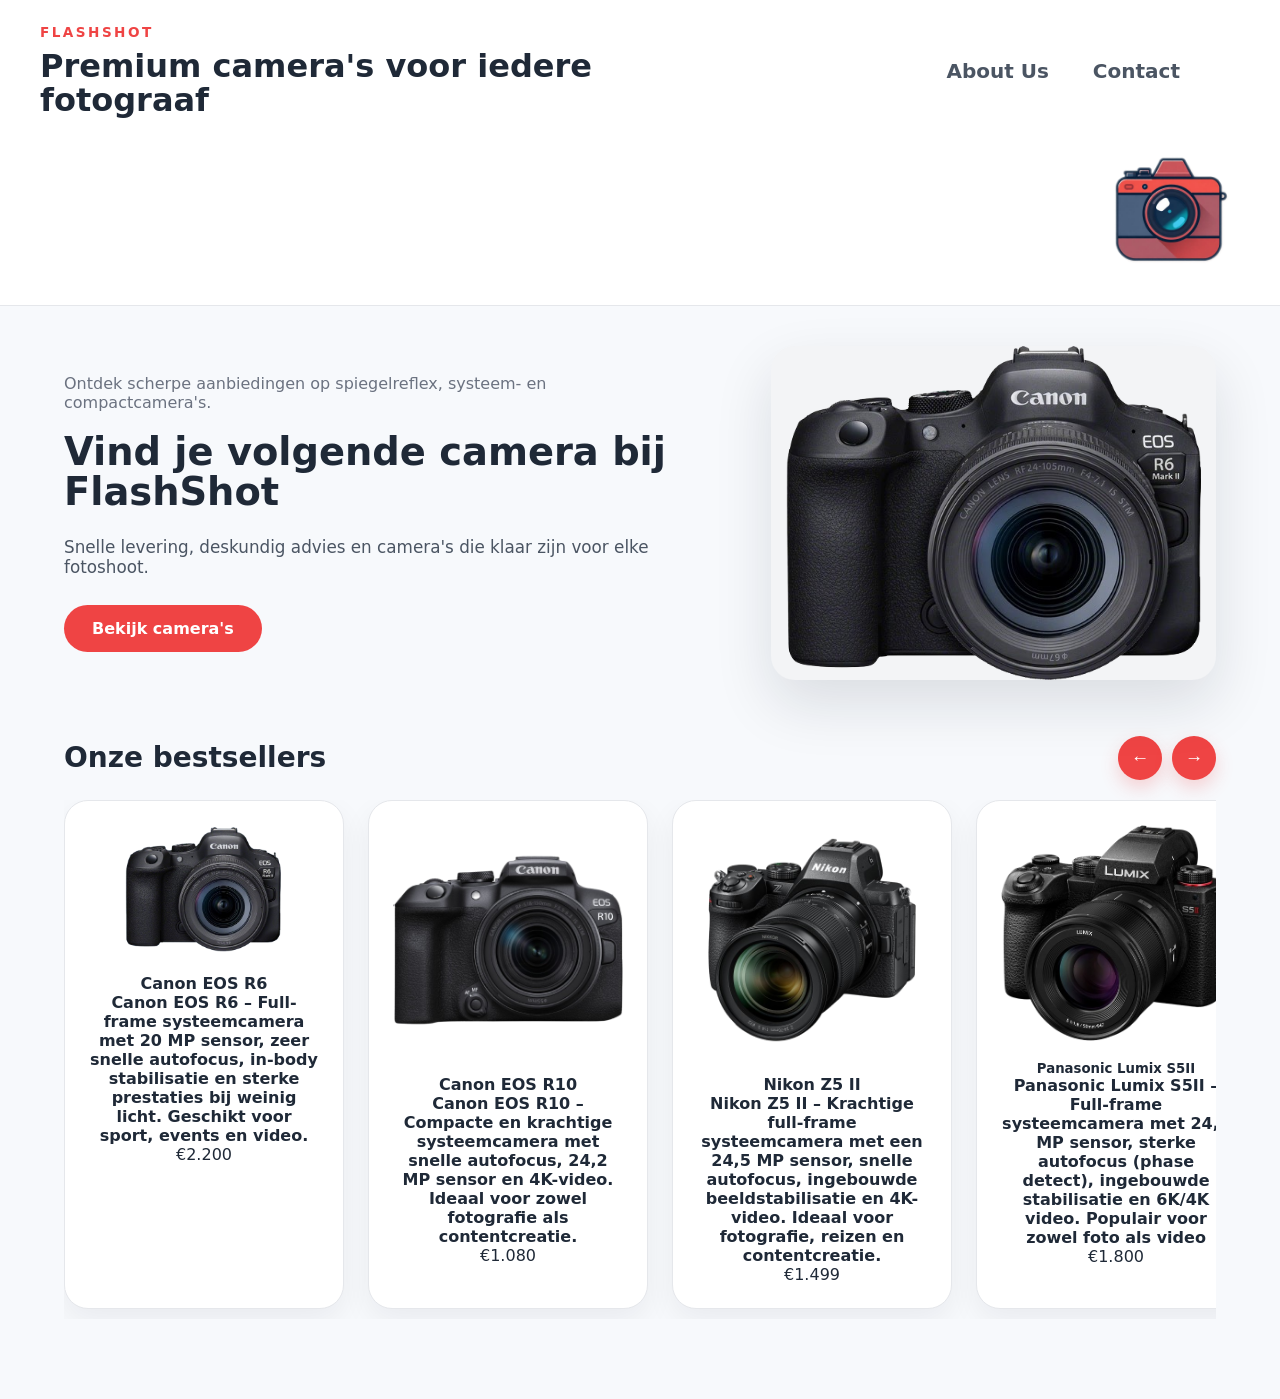
==== index.html @ 8a74934c "Update" ====
<!DOCTYPE html>
<html lang="nl">
<head>
    <style>
           @keyframes move {
            0% {transform: translateY(20px);}
            50% {transform: translateY(0px);}
            100% {transform: translateY(20px);}
        }
        @keyframes change {
            0% {background-image: url(Img/cam.png);}
            20% {background-image: url(Img/Cam1.png);}
            40% {background-image: url(Img/Cam2.png);}
            60% {background-image: url(Img/Camera.png);}
            80% {background-image: url(Img/shopping.png);}
        }
        @keyframes movE {
            0% {transform: translateY(5px);}
            50% {transform: translateY(0px);}
            100% {transform: translateY(5px);}
        }
    </style>
    <meta charset="UTF-8">
    <meta name="viewport" content="width=device-width, initial-scale=1.0">
    <title>FlashShot Camera Shop</title>
    <link rel="stylesheet" href="layout.css">
</head>
<body>
    <header class="site-header">
        <div class="header-content">
            <div class="brand-info">
                <p class="eyebrow">FlashShot</p>
                <h1>Premium camera's voor iedere fotograaf</h1>
            </div>
            <div class="HeaderTab">
                <a class="Support" href="camera1.html"><b>About Us</b></a>
                <a class="Support" href="Camera2.Html"><b>Contact</b></a>
                <a class="Support" href="Camera3.html"><b></b></a>
                </div>
            <div class="logo">
                <img src="Img/Camera.png" alt="FlashShot logo">
            </div>
        </div>
    </header>

    <main>
        <section class="hero">
            <div class="hero-text">
                <p class="subtitle">Ontdek scherpe aanbiedingen op spiegelreflex, systeem- en compactcamera's.</p>
                <h2>Vind je volgende camera bij FlashShot</h2>
                <p>Snelle levering, deskundig advies en camera's die klaar zijn voor elke fotoshoot.</p>
                <a class="button" href="#products">Bekijk camera's</a>
            </div>
            <div class="hero-image">
                <a class="hero-image-link" href="Camera4.html">
                    <img class="Pictures" src="Img/Camera.png" alt="FlashShot camera">
                </a>
            </div>
        </section>

        <section id="products" class="products">
            <div class="products-header">
                <h3>Onze bestsellers</h3>
                <div class="product-nav">
                    <button class="scroll-btn scroll-left" type="button" aria-label="Scroll links">&#8592;</button>
                    <button class="scroll-btn scroll-right" type="button" aria-label="Scroll rechts">&#8594;</button>
                </div>
            </div>
            <div class="product-grid">
                <article class="product-card">
                   <a href="Camera4.html"><img src="Img/Canon EOS R6.png" alt=""></a>
                    <h4>Canon EOS R6</h4>
                    <p><b>Canon EOS R6 – Full-frame systeemcamera met 20 MP sensor, zeer snelle autofocus, in-body stabilisatie en sterke prestaties bij weinig licht. Geschikt voor sport, events en video.</b></p>
                    <span class="price">€2.200</span>
                </article>
                <article class="product-card">
                    <a href="Camera3.html"><img src="Img/Canon EOS R10.jpg" alt=""></a>
                    <h4>Canon EOS R10</h4>
                    <p><b>Canon EOS R10 – Compacte en krachtige systeemcamera met snelle autofocus, 24,2 MP sensor en 4K-video. Ideaal voor zowel fotografie als contentcreatie.</b></p>
                    <span class="price">€1.080</span>
                </article>
                <article class="product-card">
                    <a href="Camera2.Html"><img src="Img/Nikon.png" alt=""></a>
                    <h4>Nikon Z5 II</h4>
                    <p><b>Nikon Z5 II – Krachtige full-frame systeemcamera met een 24,5 MP sensor, snelle autofocus, ingebouwde beeldstabilisatie en 4K-video. Ideaal voor fotografie, reizen en contentcreatie.</b></p>
                    <span class="price">€1.499</span>
                </article>
                <article class="product-card">
                    <a href="camera1.html"><img src="Img/Lumix.png" alt=""></a>
                    <h5>Panasonic Lumix S5II</h5>
                    <p><b>Panasonic Lumix S5II – Full-frame systeemcamera met 24,2 MP sensor, sterke autofocus (phase detect), ingebouwde stabilisatie en 6K/4K video. Populair voor zowel foto als video</b></p>
                    <span class="price">€1.800</span>
                </article>
            </div>
        </section>
    </main>

    <script>
        document.addEventListener('DOMContentLoaded', () => {
            const grids = document.querySelectorAll('.product-grid');

            grids.forEach((grid) => {
                grid.addEventListener('wheel', (event) => {
                    const atStart = grid.scrollLeft <= 0;
                    const atEnd = grid.scrollLeft + grid.clientWidth >= grid.scrollWidth - 1;

                    if ((event.deltaY > 0 && !atEnd) || (event.deltaY < 0 && !atStart)) {
                        event.preventDefault();
                        grid.scrollLeft += event.deltaY;
                    }
                }, { passive: false });
            });

            document.querySelectorAll('.scroll-btn').forEach((button) => {
                button.addEventListener('click', () => {
                    const section = button.closest('.products');
                    const grid = section ? section.querySelector('.product-grid') : null;

                    if (!grid) return;

                    const direction = button.classList.contains('scroll-right') ? 1 : -1;
                    grid.scrollBy({ left: direction * 320, behavior: 'smooth' });
                });
            });

            const picture = document.querySelector('.Pictures');
            const heroLink = document.querySelector('.hero-image-link');
            if (picture && heroLink) {
                const slides = [
                    { src: 'Img/Canon.png', href: 'Camera4.html' },
                    { src: 'Img/Lumix.png', href: 'camera1.html' },
                    { src: 'Img/Nikon.png', href: 'Camera2.Html' },
                    { src: 'Img/Canon EOS R10.jpg', href: 'Camera3.html' }
                ];
                let index = 0;

                const showSlide = (nextIndex) => {
                    index = nextIndex;
                    picture.style.opacity = '0';
                    window.setTimeout(() => {
                        picture.src = slides[index].src;
                        heroLink.href = slides[index].href;
                        picture.style.opacity = '1';
                    }, 180);
                };

                setInterval(() => {
                    showSlide((index + 1) % slides.length);
                }, 2500);

                showSlide(0);
            }
        });
    </script>
</body>
</html>
---- layout.css ----
* {
    box-sizing: border-box;
    margin: 0;
    padding: 0;
}

body {
    font-family: Inter, system-ui, -apple-system, BlinkMacSystemFont, 'Segoe UI', sans-serif;
    background-color: #f7f9fc;
    color: #1f2937;
}

@keyframes imageFloat {
    0%, 100% {
        transform: translateY(0);
    }
    50% {
        transform: translateY(-8px);
    }
}

@keyframes movE {
    0%, 100% {
        transform: translateY(0);
    }
    50% {
        transform: translateY(-4px);
    }
}

.site-header {
    background-color: #ffffff;
    padding: 24px 32px;
    border-bottom: 1px solid #e5e7eb;
}
.HeaderTab {
    display: flex;
    gap: 12px;
    flex-wrap: wrap;
    justify-content: flex-end;
    position: static;
}

.HeaderTab .Support {
    position: relative;
    padding: 10px 16px;
    text-decoration: none;
    font-size: 20px;
    color: #4b5563;
    transition: color 0.2s ease;
}

.HeaderTab .Support:hover {
    animation: movE 0.8s ease-in-out infinite;
    color: #ef4444;
}

.header-content {
    max-width: 1200px;
    margin: 0 auto;
    display: flex;
    align-items: center;
    justify-content: space-between;
    gap: 24px;
    flex-wrap: wrap;
}

.brand-info .eyebrow {
    text-transform: uppercase;
    letter-spacing: 0.18em;
    color: #ef4444;
    font-size: 0.85rem;
    margin-bottom: 10px;
    font-weight: 700;
}

.brand-info h1 {
    font-size: clamp(2rem, 2.5vw, 3rem);
    line-height: 1.05;
    max-width: 720px;
}

.logo {
    margin-left: auto;
}

.logo img {
    max-height: 140px;
    width: auto;
    display: block;
    position: static;
}

main {
    max-width: 1200px;
    margin: 40px auto 80px;
    padding: 0 24px;
}

.hero {
    display: grid;
    grid-template-columns: 1.2fr 0.8fr;
    gap: 40px;
    align-items: center;
    margin-bottom: 56px;
}

.hero-text h2 {
    font-size: clamp(2.25rem, 3vw, 4rem);
    line-height: 1.05;
    margin: 20px 0 24px;
}

.hero-text .subtitle {
    color: #6b7280;
    font-size: 1rem;
    margin-bottom: 12px;
}

.hero-text p {
    font-size: 1.05rem;
    max-width: 620px;
    color: #4b5563;
    margin-bottom: 28px;
}

.button {
    display: inline-block;
    background-color: #ef4444;
    color: #ffffff;
    text-decoration: none;
    padding: 14px 28px;
    border-radius: 9999px;
    font-weight: 700;
}

.hero-image {
    position: relative;
    overflow: hidden;
    border-radius: 24px;
    box-shadow: 0 24px 58px rgba(15, 23, 42, 0.12);
    background-color: #f3f4f6;
    aspect-ratio: 4 / 3;
    width: 100%;
    max-width: 520px;
    margin: 0 auto;
}

.hero-image img {
    position: absolute;
    inset: 0;
    width: 100%;
    height: 100%;
    display: block;
    border-radius: 24px;
    object-fit: contain;
    transition: opacity 0.35s ease, transform 0.35s ease;
}

.hero-image img.Pictures {
    animation: imageFloat 3s ease-in-out infinite;
    will-change: transform;
}

.hero-image img.Pictures:hover {
    animation: none;
    transform: scale(1.03);
}

.products-header {
    display: flex;
    align-items: center;
    justify-content: space-between;
    gap: 16px;
    margin-bottom: 20px;
}

.products h3 {
    font-size: 1.75rem;
}
.product-nav {
    display: flex;
    gap: 10px;
}

.scroll-btn {
    width: 44px;
    height: 44px;
    border: none;
    border-radius: 50%;
    background-color: #ef4444;
    color: #ffffff;
    font-size: 1.15rem;
    cursor: pointer;
    display: flex;
    align-items: center;
    justify-content: center;
    box-shadow: 0 8px 18px rgba(239, 68, 68, 0.22);
    transition: transform 0.2s ease, background-color 0.2s ease;
}

.scroll-btn:hover {
    background-color: #dc2626;
    transform: scale(1.03);
}

.product-grid {
    display: grid;
    grid-auto-flow: column;
    grid-auto-columns: minmax(280px, 360px);
    gap: 24px;
    overflow-x: auto;
    overflow-y: hidden;
    padding-bottom: 10px;
    scroll-snap-type: x mandatory;
    scroll-behavior: smooth;
    overscroll-behavior-x: contain;
    -webkit-overflow-scrolling: touch;
    cursor: grab;
    max-width: 100%;
}

.product-grid {
    scrollbar-width: none;
    -ms-overflow-style: none;
}

.product-grid::-webkit-scrollbar {
    display: none;
}

.product-card {
    position: relative;
    background: #ffffff;
    border: 1px solid #e5e7eb;
    border-radius: 24px;
    padding: 24px;
    text-align: center;
    box-shadow: 0 12px 30px rgba(15, 23, 42, 0.06);
    scroll-snap-align: start;
    overflow: hidden;
}

.product-preview-panel {
    position: absolute;
    left: 0;
    top: 50%;
    transform: translate(-100%, -50%);
    width: calc(100% + 20px);
    height: calc(100% + 20px);
    max-width: 360px;
    background: rgba(17, 24, 39, 0.96);
    color: #ffffff;
    border-radius: 24px 0 0 24px;
    padding: 20px;
    box-shadow: 0 16px 36px rgba(0, 0, 0, 0.2);
    opacity: 0;
    pointer-events: none;
    transition: transform 0.25s ease, opacity 0.25s ease;
    z-index: 5;
}

.product-preview-panel.is-visible {
    transform: translate(0, -50%);
    opacity: 1;
}

.product-preview-panel img {
    width: 100%;
    height: 180px;
    object-fit: contain;
    border-radius: 12px;
    background: #ffffff;
    padding: 8px;
    margin-bottom: 12px;
}

.product-preview-panel p {
    margin: 0;
    font-size: 1rem;
    line-height: 1.5;
    color: #f3f4f6;
}

.product-card img {
    width: 100%;
    max-height: 240px;
    object-fit: contain;
    margin-bottom: 20px;
    display: block;
}

.product-card .product-hover-info {
    display: none !important;
}

.product-card:hover {
    animation: move 1s infinite;
}

@media (max-width: 900px) {
    .header-content {
        align-items: flex-start;
    }

    .logo {
        margin-left: 0;
    }

    .hero {
        grid-template-columns: 1fr;
    }


@media (max-width: 640px) {
    .site-header,
    main {
        padding-left: 18px;
        padding-right: 18px;
    }

    .header-content {
        flex-direction: column;
        align-items: flex-start;
    }

    .HeaderTab {
        flex-direction: column;
        align-items: flex-start;
        width: 100%;
        gap: 8px;
    }

    .HeaderTab .Support {
        padding: 8px 0;
        font-size: 18px;
    }

    .logo img {
        max-height: 90px;
    }

    .products-header {
        flex-direction: column;
        align-items: flex-start;
    }

    .product-nav {
        display: none;
    }

    .product-grid {
        grid-template-columns: 1fr;
    }
}
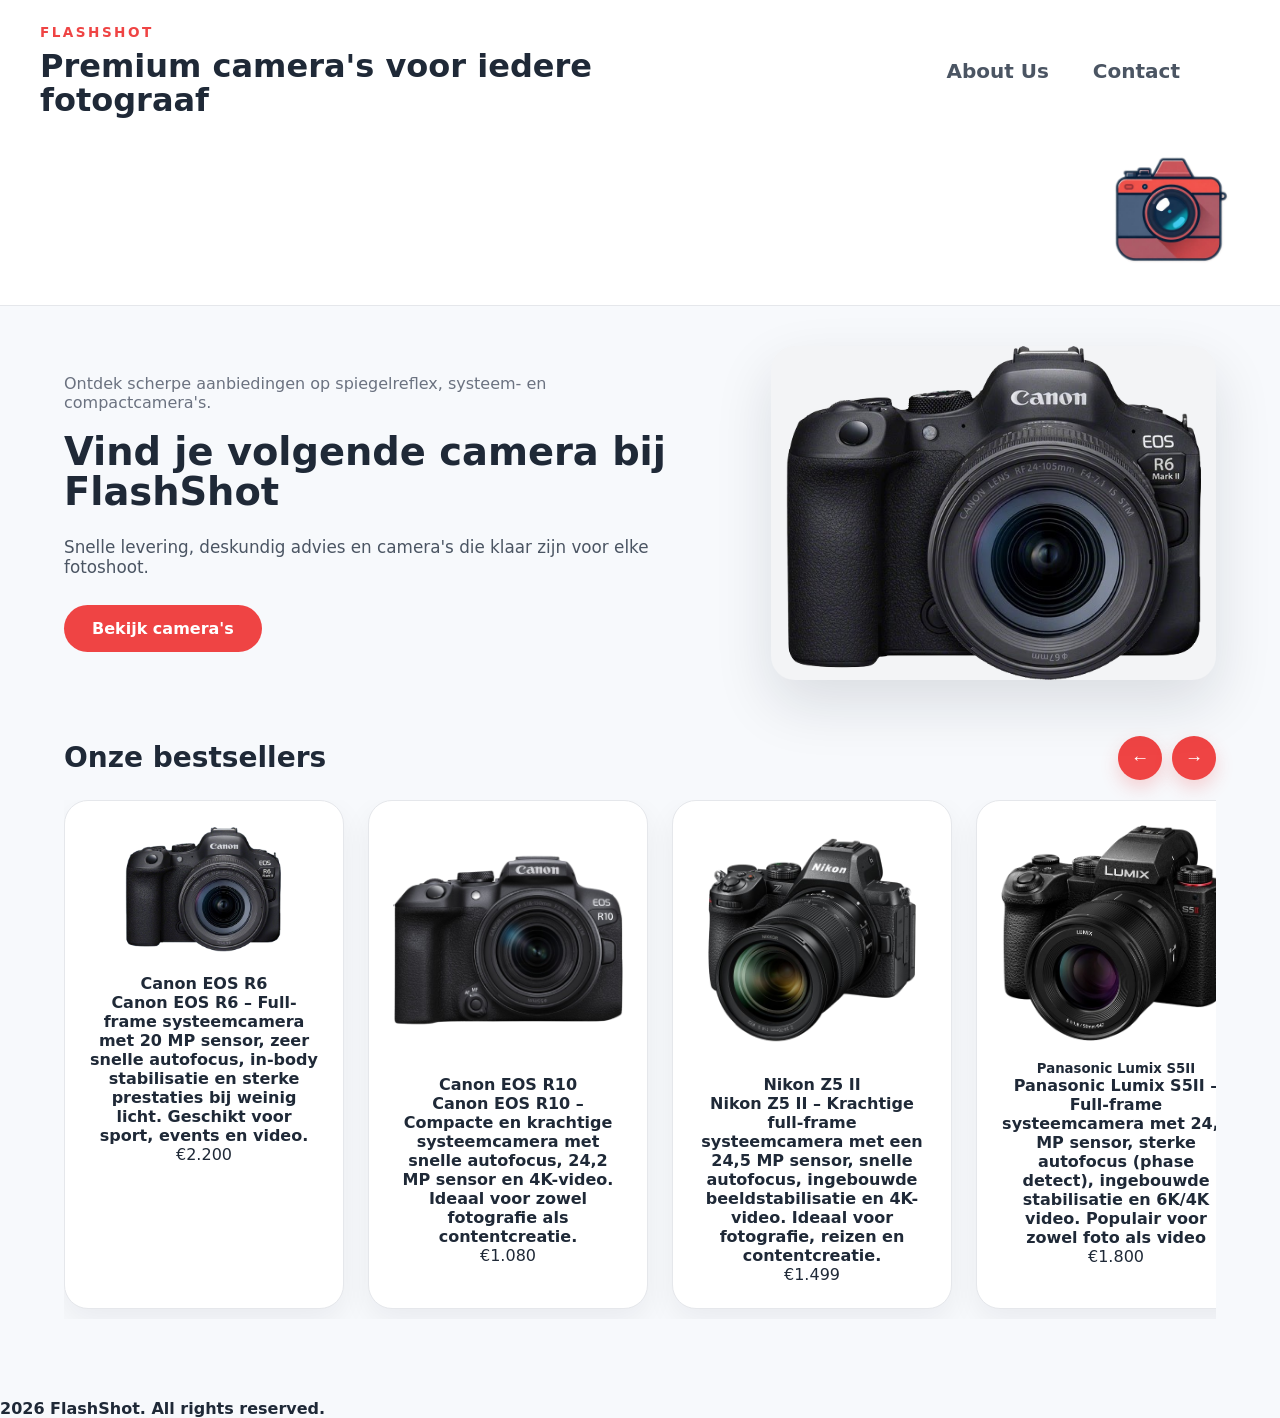
==== commit 08ed5594: "Update" ====
--- a/index.html
+++ b/index.html
@@ -33,8 +33,8 @@
                 <h1>Premium camera's voor iedere fotograaf</h1>
             </div>
             <div class="HeaderTab">
-                <a class="Support" href="camera1.html"><b>About Us</b></a>
-                <a class="Support" href="Camera2.Html"><b>Contact</b></a>
+                <a class="Support" href="AboutUs.html"><b>About Us</b></a>
+                <a class="Support" href="Contact.html"><b>Contact</b></a>
                 <a class="Support" href="Camera3.html"><b></b></a>
                 </div>
             <div class="logo">
@@ -152,5 +152,6 @@
             }
         });
     </script>
+    <footer><b>2026 FlashShot. All rights reserved.</b></footer>
 </body>
 </html>
--- a/layout.css
+++ b/layout.css
@@ -310,7 +310,7 @@
     .hero {
         grid-template-columns: 1fr;
     }
-
+}
 
 @media (max-width: 640px) {
     .site-header,
@@ -353,3 +353,181 @@
         grid-template-columns: 1fr;
     }
 }
+/*End of Index*/
+.AboutUs {
+    background: linear-gradient(135deg, #0f172a, #334155);
+    min-height: 100vh;
+    padding: 32px 24px 48px;
+    display: flex;
+    flex-direction: column;
+    align-items: center;
+    gap: 24px;
+    overflow-x: hidden;
+}
+
+.Flash {
+    width: 100%;
+    max-width: 1100px;
+    display: flex;
+    align-items: center;
+    gap: 14px;
+    padding: 12px 18px;
+    border-radius: 999px;
+    background: rgba(255, 255, 255, 0.12);
+    backdrop-filter: blur(8px);
+    color: #f8fafc;
+}
+
+.Flash img {
+    width: 56px;
+    height: 56px;
+    object-fit: contain;
+    border: 2px solid #ffffff;
+    background-color: #ffffff;
+    border-radius: 16px;
+}
+
+.Flash p {
+    font-size: 1.05rem;
+    font-weight: 700;
+    color: #ffffff;
+    font-family: Cambria, Cochin, Georgia, Times, 'Times New Roman', serif;
+    text-shadow: 0 1px 2px rgba(0, 0, 0, 0.25);
+    animation: Movee 1s ease-in-out;
+}
+
+.Navbar {
+    width: 100%;
+    max-width: 1100px;
+}
+
+.Nav {
+    display: flex;
+    justify-content: center;
+    gap: 14px;
+    flex-wrap: wrap;
+    list-style: none;
+}
+
+.Nav li {
+    display: inline-block;
+    padding: 0;
+}
+
+.Nav a {
+    display: inline-block;
+    padding: 12px 18px;
+    border-radius: 999px;
+    text-decoration: none;
+    font-size: larger;
+    font-family: 'Courier New', Courier, monospace;
+    color: #ffffff;
+    background: rgba(255, 255, 255, 0.16);
+    transition: transform 0.2s ease, background 0.2s ease;
+}
+
+.Nav a:hover {
+    background: rgba(255, 255, 255, 0.28);
+    transform: translateY(-2px);
+}
+
+.AboutHero {
+    width: 100%;
+    max-width: 1100px;
+    padding: 32px;
+    border-radius: 24px;
+    background: rgba(255, 255, 255, 0.96);
+    box-shadow: 0 18px 45px rgba(0, 0, 0, 0.18);
+}
+
+.AboutText h1 {
+    font-size: clamp(2rem, 3vw, 2.8rem);
+    margin-bottom: 10px;
+    color: #111827;
+}
+
+.AboutText p {
+    font-size: 1.05rem;
+    line-height: 1.7;
+    color: #4b5563;
+    max-width: 760px;
+}
+
+.Main {
+    width: 100%;
+    max-width: 1100px;
+    display: grid;
+    grid-template-columns: repeat(3, minmax(220px, 1fr));
+    gap: 20px;
+}
+
+.small-card {
+    min-height: 220px;
+    padding: 24px;
+    border: none;
+    border-radius: 18px;
+    text-align: left;
+    cursor: pointer;
+    background: linear-gradient(135deg, #ffffff, #e5e7eb);
+    color: #111827;
+    box-shadow: 0 10px 24px rgba(0, 0, 0, 0.12);
+    transition: transform 0.2s ease, box-shadow 0.2s ease, background 0.2s ease, opacity 0.2s ease;
+}
+
+.small-card.hidden {
+    opacity: 0;
+    pointer-events: none;
+    transform: scale(0.96);
+}
+
+.small-card.active {
+    transform: translateY(-3px);
+    box-shadow: 0 14px 30px rgba(0, 0, 0, 0.16);
+    background: linear-gradient(135deg, #fef2f2, #fef3c7);
+}
+
+.small-card.next {
+    opacity: 0.9;
+}
+
+.small-card.waiting {
+    opacity: 0.4;
+}
+
+.Column1 h3,
+.Column2 h3,
+.Column3 h3 {
+    margin-bottom: 8px;
+    color: #0f172a;
+}
+
+.cycle-header {
+    margin-bottom: 10px;
+}
+
+.cycle-bar {
+    height: 10px;
+    width: 100%;
+    background: #e5e7eb;
+    border-radius: 999px;
+    overflow: hidden;
+    margin-top: 8px;
+}
+
+.cycle-bar-fill {
+    display: block;
+    width: 0;
+    height: 100%;
+    border-radius: 999px;
+    background: linear-gradient(90deg, #ef4444, #f59e0b);
+    transition: width 30s linear;
+}
+
+.AboutText h1 {
+    margin-bottom: 12px;
+}
+
+.AboutText p {
+    line-height: 1.7;
+    color: #4b5563;
+}
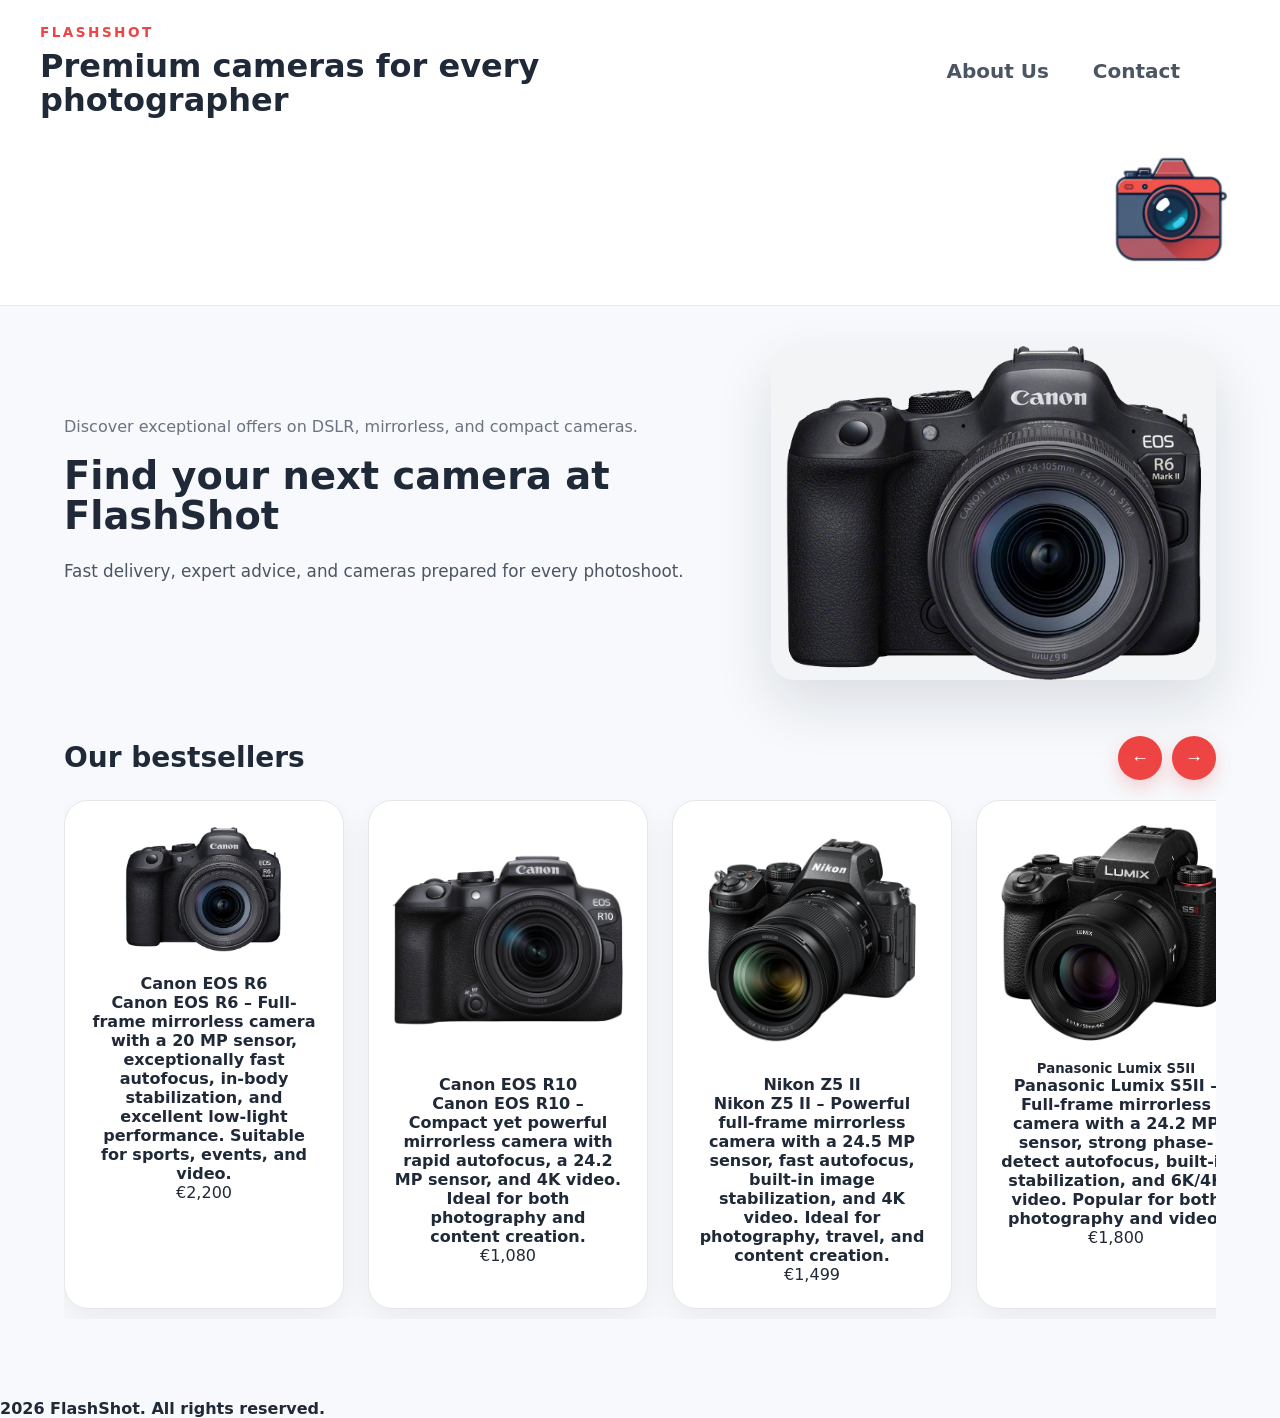
==== commit 7d2e1944: "Update" ====
--- a/index.html
+++ b/index.html
@@ -30,7 +30,7 @@
         <div class="header-content">
             <div class="brand-info">
                 <p class="eyebrow">FlashShot</p>
-                <h1>Premium camera's voor iedere fotograaf</h1>
+                <h1>Premium cameras for every photographer</h1>
             </div>
             <div class="HeaderTab">
                 <a class="Support" href="AboutUs.html"><b>About Us</b></a>
@@ -46,10 +46,9 @@
     <main>
         <section class="hero">
             <div class="hero-text">
-                <p class="subtitle">Ontdek scherpe aanbiedingen op spiegelreflex, systeem- en compactcamera's.</p>
-                <h2>Vind je volgende camera bij FlashShot</h2>
-                <p>Snelle levering, deskundig advies en camera's die klaar zijn voor elke fotoshoot.</p>
-                <a class="button" href="#products">Bekijk camera's</a>
+                <p class="subtitle">Discover exceptional offers on DSLR, mirrorless, and compact cameras.</p>
+                <h2>Find your next camera at FlashShot</h2>
+                <p>Fast delivery, expert advice, and cameras prepared for every photoshoot.</p>
             </div>
             <div class="hero-image">
                 <a class="hero-image-link" href="Camera4.html">
@@ -60,36 +59,36 @@
 
         <section id="products" class="products">
             <div class="products-header">
-                <h3>Onze bestsellers</h3>
+                <h3>Our bestsellers</h3>
                 <div class="product-nav">
-                    <button class="scroll-btn scroll-left" type="button" aria-label="Scroll links">&#8592;</button>
-                    <button class="scroll-btn scroll-right" type="button" aria-label="Scroll rechts">&#8594;</button>
+                    <button class="scroll-btn scroll-left" type="button" aria-label="Scroll left">&#8592;</button>
+                    <button class="scroll-btn scroll-right" type="button" aria-label="Scroll right">&#8594;</button>
                 </div>
             </div>
             <div class="product-grid">
                 <article class="product-card">
                    <a href="Camera4.html"><img src="Img/Canon EOS R6.png" alt=""></a>
                     <h4>Canon EOS R6</h4>
-                    <p><b>Canon EOS R6 – Full-frame systeemcamera met 20 MP sensor, zeer snelle autofocus, in-body stabilisatie en sterke prestaties bij weinig licht. Geschikt voor sport, events en video.</b></p>
-                    <span class="price">€2.200</span>
+                    <p><b>Canon EOS R6 – Full-frame mirrorless camera with a 20 MP sensor, exceptionally fast autofocus, in-body stabilization, and excellent low-light performance. Suitable for sports, events, and video.</b></p>
+                    <span class="price">€2,200</span>
                 </article>
                 <article class="product-card">
                     <a href="Camera3.html"><img src="Img/Canon EOS R10.jpg" alt=""></a>
                     <h4>Canon EOS R10</h4>
-                    <p><b>Canon EOS R10 – Compacte en krachtige systeemcamera met snelle autofocus, 24,2 MP sensor en 4K-video. Ideaal voor zowel fotografie als contentcreatie.</b></p>
-                    <span class="price">€1.080</span>
+                    <p><b>Canon EOS R10 – Compact yet powerful mirrorless camera with rapid autofocus, a 24.2 MP sensor, and 4K video. Ideal for both photography and content creation.</b></p>
+                    <span class="price">€1,080</span>
                 </article>
                 <article class="product-card">
                     <a href="Camera2.Html"><img src="Img/Nikon.png" alt=""></a>
                     <h4>Nikon Z5 II</h4>
-                    <p><b>Nikon Z5 II – Krachtige full-frame systeemcamera met een 24,5 MP sensor, snelle autofocus, ingebouwde beeldstabilisatie en 4K-video. Ideaal voor fotografie, reizen en contentcreatie.</b></p>
-                    <span class="price">€1.499</span>
+                    <p><b>Nikon Z5 II – Powerful full-frame mirrorless camera with a 24.5 MP sensor, fast autofocus, built-in image stabilization, and 4K video. Ideal for photography, travel, and content creation.</b></p>
+                    <span class="price">€1,499</span>
                 </article>
                 <article class="product-card">
                     <a href="camera1.html"><img src="Img/Lumix.png" alt=""></a>
                     <h5>Panasonic Lumix S5II</h5>
-                    <p><b>Panasonic Lumix S5II – Full-frame systeemcamera met 24,2 MP sensor, sterke autofocus (phase detect), ingebouwde stabilisatie en 6K/4K video. Populair voor zowel foto als video</b></p>
-                    <span class="price">€1.800</span>
+                    <p><b>Panasonic Lumix S5II – Full-frame mirrorless camera with a 24.2 MP sensor, strong phase-detect autofocus, built-in stabilization, and 6K/4K video. Popular for both photography and video.</b></p>
+                    <span class="price">€1,800</span>
                 </article>
             </div>
         </section>
@@ -120,6 +119,42 @@
 
                     const direction = button.classList.contains('scroll-right') ? 1 : -1;
                     grid.scrollBy({ left: direction * 320, behavior: 'smooth' });
+                });
+            });
+
+            document.querySelectorAll('.draggable').forEach((element) => {
+                let isDragging = false;
+                let offsetX = 0;
+                let offsetY = 0;
+
+                element.addEventListener('pointerdown', (event) => {
+                    isDragging = true;
+                    element.classList.add('dragging');
+                    const rect = element.getBoundingClientRect();
+                    offsetX = event.clientX - rect.left;
+                    offsetY = event.clientY - rect.top;
+                    element.setPointerCapture(event.pointerId);
+                });
+
+                window.addEventListener('pointermove', (event) => {
+                    if (!isDragging) return;
+
+                    const parent = element.parentElement;
+                    const parentRect = parent.getBoundingClientRect();
+                    let left = event.clientX - parentRect.left - offsetX;
+                    let top = event.clientY - parentRect.top - offsetY;
+
+                    left = Math.max(0, Math.min(left, parentRect.width - element.offsetWidth));
+                    top = Math.max(0, Math.min(top, parentRect.height - element.offsetHeight));
+
+                    element.style.left = `${left}px`;
+                    element.style.top = `${top}px`;
+                });
+
+                window.addEventListener('pointerup', () => {
+                    if (!isDragging) return;
+                    isDragging = false;
+                    element.classList.remove('dragging');
                 });
             });
 
--- a/layout.css
+++ b/layout.css
@@ -3,7 +3,7 @@
     margin: 0;
     padding: 0;
 }
-
+/*Start of Index.HTML*/
 body {
     font-family: Inter, system-ui, -apple-system, BlinkMacSystemFont, 'Segoe UI', sans-serif;
     background-color: #f7f9fc;
@@ -296,6 +296,7 @@
 
 .product-card:hover {
     animation: move 1s infinite;
+    border: solid black;
 }
 
 @media (max-width: 900px) {
@@ -353,7 +354,8 @@
         grid-template-columns: 1fr;
     }
 }
-/*End of Index*/
+/*End of Index.HTML
+Start of AboutUs.HTML*/
 .AboutUs {
     background: linear-gradient(135deg, #0f172a, #334155);
     min-height: 100vh;
@@ -474,12 +476,6 @@
     transition: transform 0.2s ease, box-shadow 0.2s ease, background 0.2s ease, opacity 0.2s ease;
 }
 
-.small-card.hidden {
-    opacity: 0;
-    pointer-events: none;
-    transform: scale(0.96);
-}
-
 .small-card.active {
     transform: translateY(-3px);
     box-shadow: 0 14px 30px rgba(0, 0, 0, 0.16);
@@ -491,7 +487,7 @@
 }
 
 .small-card.waiting {
-    opacity: 0.4;
+    opacity: 0.9;
 }
 
 .Column1 h3,
@@ -501,26 +497,13 @@
     color: #0f172a;
 }
 
+.AboutUs .Main button:hover {
+    border: solid rgb(0, 0, 0);
+    transform: translateY(10px);
+}
+
 .cycle-header {
     margin-bottom: 10px;
-}
-
-.cycle-bar {
-    height: 10px;
-    width: 100%;
-    background: #e5e7eb;
-    border-radius: 999px;
-    overflow: hidden;
-    margin-top: 8px;
-}
-
-.cycle-bar-fill {
-    display: block;
-    width: 0;
-    height: 100%;
-    border-radius: 999px;
-    background: linear-gradient(90deg, #ef4444, #f59e0b);
-    transition: width 30s linear;
 }
 
 .AboutText h1 {
@@ -530,4 +513,169 @@
 .AboutText p {
     line-height: 1.7;
     color: #4b5563;
+}
+/*End of About Us
+Start of Contact.Html*/
+.ContactUs {
+    background-color: #1f2937;
+    margin: 0;
+    min-height: 100vh;
+    padding: 24px;
+    display: flex;
+    justify-content: center;
+    align-items: center;
+}
+
+.contact-page {
+    width: 100%;
+    max-width: 1100px;
+    background-color: #ffffff;
+    border-radius: 28px;
+    padding: 36px;
+    box-shadow: 0 20px 48px rgba(0, 0, 0, 0.22);
+}
+
+.contact-header {
+    display: flex;
+    align-items: center;
+    gap: 20px;
+    margin-bottom: 28px;
+}
+
+.contact-header .logo img {
+    height: 72px;
+    width: auto;
+}
+
+.contact-header .title {
+    font-size: 2.4rem;
+    font-weight: bold;
+    color: #111827;
+}
+
+.contact-nav {
+    display: flex;
+    gap: 16px;
+    flex-wrap: wrap;
+    margin-bottom: 32px;
+}
+
+
+.nav-item a {
+    text-decoration: none;
+    color: #111827;
+    background-color: #f3f4f6;
+    padding: 12px 20px;
+    border-radius: 999px;
+    display: inline-block;
+    font-size: 1.05rem;
+}
+
+.contact-content {
+    display: flex;
+    gap: 24px;
+    flex-wrap: wrap;
+}
+
+.contact-card {
+    flex: 1;
+    min-width: 280px;
+    background-color: #f9fafb;
+    border: 1px solid #e5e7eb;
+    border-radius: 20px;
+    padding: 28px;
+}
+
+.card-title {
+    font-size: 1.4rem;
+    font-weight: bold;
+    margin-bottom: 12px;
+    color: #111827;
+}
+
+.card-text {
+    color: #4b5563;
+    margin-bottom: 10px;
+    font-size: 1.05rem;
+}
+
+.contact-person-block {
+    background-color: #ffffff;
+    border: 1px solid #e5e7eb;
+    border-radius: 14px;
+    padding: 14px;
+    margin-bottom: 12px;
+    border: solid rgb(129, 129, 129);
+}
+
+.person-name {
+    font-weight: 700;
+    color: #111827;
+    margin-bottom: 4px;
+}
+
+.person-info {
+    color: #4b5563;
+    font-size: 0.98rem;
+    margin-bottom: 2px;
+}
+
+.person-label {
+    display: block;
+    font-weight: 700;
+    color: #111827;
+    margin-bottom: 6px;
+}
+
+.contact-person-block input {
+    width: 100%;
+    padding: 10px 12px;
+    border: 1px solid #d1d5db;
+    border-radius: 10px;
+    font-size: 1rem;
+    outline: none;
+}
+
+.contact-person-block input:focus,
+.contact-form input:focus,
+.contact-form select:focus,
+.contact-form textarea:focus {
+    border-color: #ef4444;
+    box-shadow: 0 0 0 2px rgba(239, 68, 68, 0.15);
+}
+
+.contact-form {
+    display: flex;
+    flex-direction: column;
+    gap: 10px;
+}
+
+.contact-form input,
+.contact-form select,
+.contact-form textarea {
+    width: 100%;
+    padding: 10px 12px;
+    border: 1px solid #d1d5db;
+    border-radius: 10px;
+    font-size: 1rem;
+    font-family: inherit;
+    outline: none;
+}
+
+.contact-form textarea {
+    resize: vertical;
+    min-height: 120px;
+}
+
+.contact-form button {
+    padding: 12px 16px;
+    border: none;
+    border-radius: 10px;
+    background-color: #ef4444;
+    color: white;
+    font-weight: 700;
+    cursor: pointer;
+}
+.contact-form .Sending:hover {
+    border: solid black;
 }
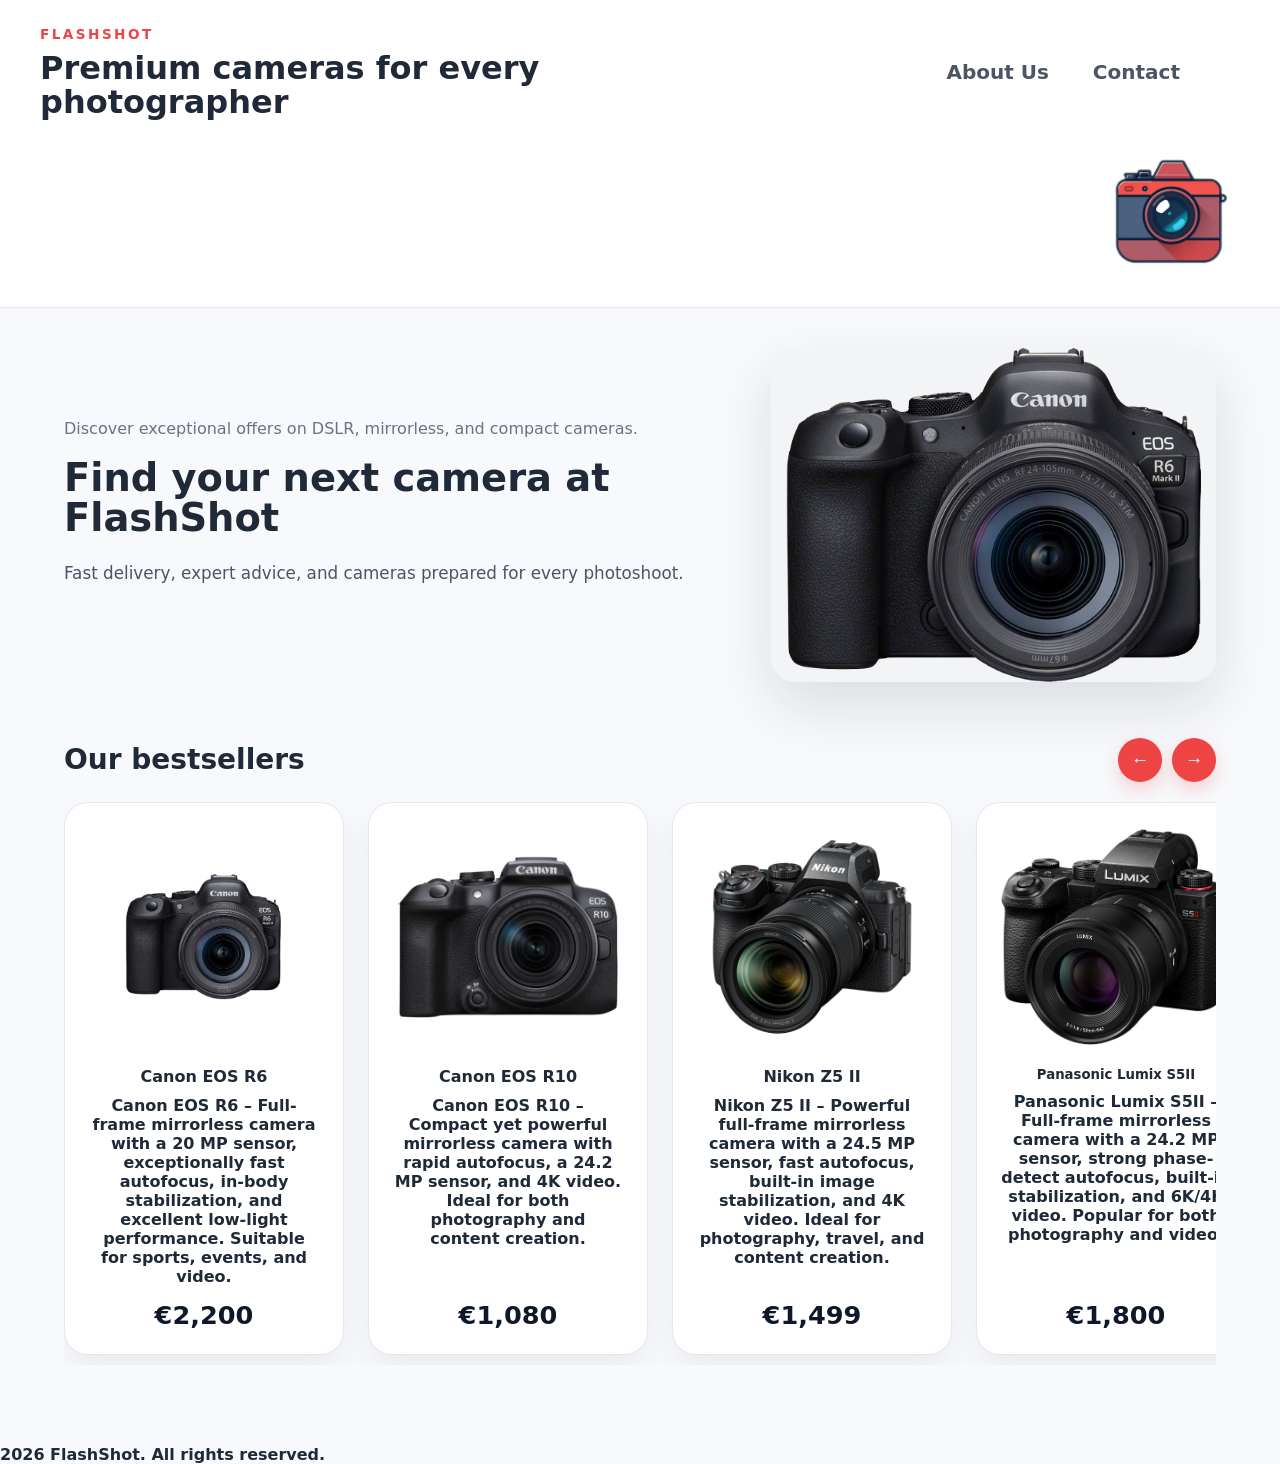
==== commit 9721dbeb: "Update" ====
--- a/index.html
+++ b/index.html
@@ -89,6 +89,12 @@
                     <h5>Panasonic Lumix S5II</h5>
                     <p><b>Panasonic Lumix S5II – Full-frame mirrorless camera with a 24.2 MP sensor, strong phase-detect autofocus, built-in stabilization, and 6K/4K video. Popular for both photography and video.</b></p>
                     <span class="price">€1,800</span>
+                </article>
+                <article class="product-card">
+                    <a href="Camera5.Html"><img src="Img/Nikonn.png" alt="Nikon P1100"></a>
+                    <h4>Nikon P1100</h4>
+                    <p><b>Nikon P1100 – A superzoom bridge camera with an extraordinary 125x optical zoom, perfect for wildlife, birdwatching, and distant landscapes.</b></p>
+                    <span class="price">€799</span>
                 </article>
             </div>
         </section>
--- a/layout.css
+++ b/layout.css
@@ -204,10 +204,11 @@
     transform: scale(1.03);
 }
 
-.product-grid {
+.products .product-grid {
     display: grid;
     grid-auto-flow: column;
     grid-auto-columns: minmax(280px, 360px);
+    align-items: stretch;
     gap: 24px;
     overflow-x: auto;
     overflow-y: hidden;
@@ -220,17 +221,22 @@
     max-width: 100%;
 }
 
-.product-grid {
+.products .product-grid {
     scrollbar-width: none;
     -ms-overflow-style: none;
 }
 
-.product-grid::-webkit-scrollbar {
+.products .product-grid::-webkit-scrollbar {
     display: none;
 }
 
 .product-card {
     position: relative;
+    display: flex;
+    flex-direction: column;
+    justify-content: space-between;
+    min-height: 420px;
+    flex-shrink: 0;
     background: #ffffff;
     border: 1px solid #e5e7eb;
     border-radius: 24px;
@@ -284,10 +290,21 @@
 
 .product-card img {
     width: 100%;
-    max-height: 240px;
+    height: 220px;
     object-fit: contain;
     margin-bottom: 20px;
     display: block;
+    flex-shrink: 0;
+}
+
+.product-card h4,
+.product-card h5 {
+    margin-bottom: 10px;
+}
+
+.product-card p {
+    flex-grow: 1;
+    margin-bottom: 14px;
 }
 
 .product-card .product-hover-info {
@@ -356,6 +373,233 @@
 }
 /*End of Index.HTML
 Start of AboutUs.HTML*/
+
+body.EOSR6 {
+    min-height: 100vh;
+    background: radial-gradient(circle at top left, #f8fafc 0%, #e2e8f0 35%, #f8fafc 100%);
+    color: #0f172a;
+    font-family: Inter, system-ui, -apple-system, BlinkMacSystemFont, 'Segoe UI', sans-serif;
+}
+
+.product-shell {
+    max-width: 1200px;
+    margin: 0 auto;
+    padding: 40px 24px 72px;
+}
+
+.product-hero {
+    display: grid;
+    grid-template-columns: 1.05fr 0.95fr;
+    gap: 32px;
+    align-items: center;
+    background: rgba(255, 255, 255, 0.92);
+    border: 1px solid rgba(148, 163, 184, 0.25);
+    border-radius: 32px;
+    padding: 32px;
+    box-shadow: 0 20px 45px rgba(15, 23, 42, 0.12);
+    backdrop-filter: blur(14px);
+}
+
+.eyebrow {
+    display: inline-block;
+    text-transform: uppercase;
+    letter-spacing: 0.24em;
+    font-size: 0.8rem;
+    font-weight: 700;
+    color: #ef4444;
+    margin-bottom: 12px;
+}
+
+.product-copy h1 {
+    font-size: clamp(2.2rem, 3.2vw, 3.6rem);
+    line-height: 1.05;
+    margin-bottom: 14px;
+}
+
+.lead {
+    font-size: 1.04rem;
+    line-height: 1.7;
+    color: #475569;
+    max-width: 560px;
+    margin-bottom: 20px;
+}
+
+.rating-row {
+    display: flex;
+    gap: 10px;
+    flex-wrap: wrap;
+    margin-bottom: 24px;
+}
+
+.rating-row span {
+    background: #f8fafc;
+    border: 1px solid #e2e8f0;
+    border-radius: 999px;
+    padding: 8px 12px;
+    font-weight: 700;
+    color: #334155;
+}
+
+.action-row {
+    display: flex;
+    gap: 12px;
+    flex-wrap: wrap;
+    margin-top: 6px;
+}
+
+.price-block {
+    display: inline-flex;
+    flex-direction: column;
+    gap: 4px;
+    margin: 18px 0 20px;
+    padding: 12px 16px;
+    border-radius: 16px;
+    background: #fff7ed;
+    border: 1px solid #fed7aa;
+    width: fit-content;
+}
+
+.price-label {
+    font-size: 0.8rem;
+    font-weight: 700;
+    text-transform: uppercase;
+    letter-spacing: 0.16em;
+    color: #c2410c;
+}
+
+.price {
+    font-size: 1.6rem;
+    font-weight: 800;
+    color: #0f172a;
+}
+
+.button {
+    display: inline-block;
+    padding: 12px 18px;
+    border-radius: 999px;
+    text-decoration: none;
+    font-weight: 700;
+    transition: transform 0.2s ease, box-shadow 0.2s ease;
+}
+
+.button:hover {
+    transform: translateY(-2px);
+}
+
+.button.primary {
+    background: linear-gradient(135deg, #ef4444, #fb923c);
+    color: #ffffff;
+    box-shadow: 0 10px 24px rgba(239, 68, 68, 0.24);
+}
+
+.button.secondary {
+    background: #ffffff;
+    color: #0f172a;
+    border: 1px solid #cbd5e1;
+}
+
+.image-card {
+    background: linear-gradient(135deg, #0f172a, #1e293b);
+    border-radius: 28px;
+    padding: 24px;
+    box-shadow: inset 0 1px 0 rgba(255, 255, 255, 0.12);
+}
+
+.image-card img {
+    width: 100%;
+    max-height: 420px;
+    object-fit: contain;
+    display: block;
+    animation: imageFloat 3s ease-in-out infinite;
+}
+
+.product-shell .product-grid {
+    display: grid;
+    grid-template-columns: repeat(3, minmax(0, 1fr));
+    gap: 18px;
+    margin-top: 24px;
+}
+
+.info-card {
+    background: #ffffff;
+    border: 1px solid #e2e8f0;
+    border-radius: 20px;
+    padding: 20px;
+    box-shadow: 0 12px 28px rgba(15, 23, 42, 0.06);
+}
+
+.info-card h3 {
+    font-size: 1.08rem;
+    margin-bottom: 8px;
+}
+
+.info-card p {
+    color: #64748b;
+    line-height: 1.6;
+}
+
+.spec-panel {
+    margin-top: 24px;
+    background: linear-gradient(135deg, #0f172a, #111827);
+    color: #f8fafc;
+    border-radius: 28px;
+    padding: 28px 30px;
+    box-shadow: 0 18px 40px rgba(15, 23, 42, 0.18);
+}
+
+.spec-panel h2 {
+    font-size: 1.45rem;
+    margin-bottom: 14px;
+}
+
+.spec-list {
+    display: grid;
+    grid-template-columns: repeat(2, minmax(0, 1fr));
+    gap: 12px;
+    list-style: none;
+    padding: 0;
+    margin: 0;
+}
+
+.spec-list li {
+    padding: 12px 14px;
+    border-radius: 14px;
+    background: rgba(255, 255, 255, 0.08);
+    color: #e2e8f0;
+}
+
+@media (max-width: 900px) {
+    .product-hero {
+        grid-template-columns: 1fr;
+    }
+
+    .product-grid {
+        grid-template-columns: 1fr;
+    }
+
+    .spec-list {
+        grid-template-columns: 1fr;
+    }
+}
+
+@media (max-width: 640px) {
+    .product-shell {
+        padding: 24px 16px 48px;
+    }
+
+    .product-hero {
+        padding: 22px;
+    }
+
+    .action-row {
+        flex-direction: column;
+        align-items: stretch;
+    }
+
+    .button {
+        text-align: center;
+    }
+}
 .AboutUs {
     background: linear-gradient(135deg, #0f172a, #334155);
     min-height: 100vh;
@@ -678,4 +922,5 @@
 }
 .contact-form .Sending:hover {
     border: solid black;
-}+}
+/*End of Contact.HTML*/
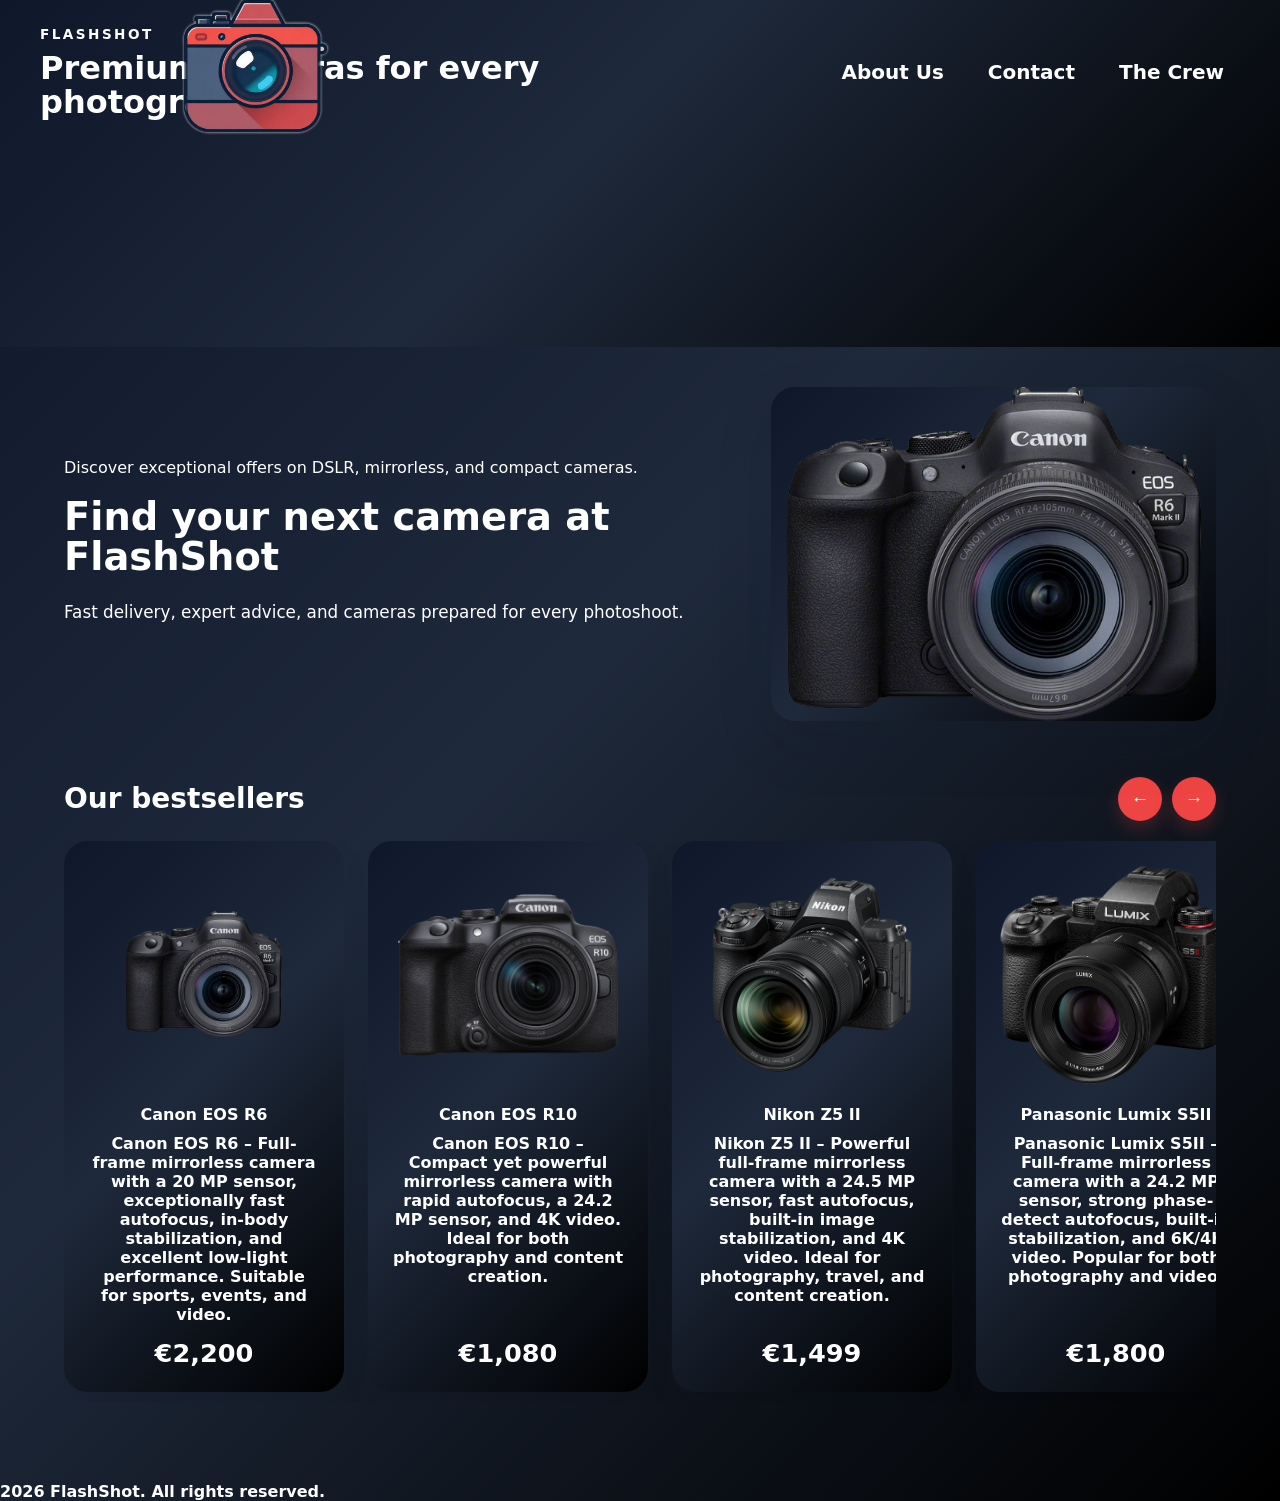
==== commit f0336722: "Update" ====
--- a/index.html
+++ b/index.html
@@ -29,13 +29,13 @@
     <header class="site-header">
         <div class="header-content">
             <div class="brand-info">
-                <p class="eyebrow">FlashShot</p>
-                <h1>Premium cameras for every photographer</h1>
+                <p style="color: white;" class="eyebrow">FlashShot</p>
+                <h1 style="color: white;">Premium cameras for every photographer</h1>
             </div>
             <div class="HeaderTab">
-                <a class="Support" href="AboutUs.html"><b>About Us</b></a>
-                <a class="Support" href="Contact.html"><b>Contact</b></a>
-                <a class="Support" href="Camera3.html"><b></b></a>
+                <a style="color: white;" class="Support" href="AboutUs.html"><b>About Us</b></a>
+                <a style="color: white;" class="Support" href="Contact.html"><b>Contact</b></a>
+                <a style="color: white;" class="Support" href="Crew.html"><b>The Crew</b></a>
                 </div>
             <div class="logo">
                 <img src="Img/Camera.png" alt="FlashShot logo">
@@ -46,9 +46,9 @@
     <main>
         <section class="hero">
             <div class="hero-text">
-                <p class="subtitle">Discover exceptional offers on DSLR, mirrorless, and compact cameras.</p>
-                <h2>Find your next camera at FlashShot</h2>
-                <p>Fast delivery, expert advice, and cameras prepared for every photoshoot.</p>
+                <p style="color: white;" class="subtitle">Discover exceptional offers on DSLR, mirrorless, and compact cameras.</p>
+                <h2 style="color: white;">Find your next camera at FlashShot</h2>
+                <p style="color: white;">Fast delivery, expert advice, and cameras prepared for every photoshoot.</p>
             </div>
             <div class="hero-image">
                 <a class="hero-image-link" href="Camera4.html">
@@ -59,7 +59,7 @@
 
         <section id="products" class="products">
             <div class="products-header">
-                <h3>Our bestsellers</h3>
+                <h3 style="color: white;">Our bestsellers</h3>
                 <div class="product-nav">
                     <button class="scroll-btn scroll-left" type="button" aria-label="Scroll left">&#8592;</button>
                     <button class="scroll-btn scroll-right" type="button" aria-label="Scroll right">&#8594;</button>
@@ -86,7 +86,7 @@
                 </article>
                 <article class="product-card">
                     <a href="camera1.html"><img src="Img/Lumix.png" alt=""></a>
-                    <h5>Panasonic Lumix S5II</h5>
+                    <h4>Panasonic Lumix S5II</h4>
                     <p><b>Panasonic Lumix S5II – Full-frame mirrorless camera with a 24.2 MP sensor, strong phase-detect autofocus, built-in stabilization, and 6K/4K video. Popular for both photography and video.</b></p>
                     <span class="price">€1,800</span>
                 </article>
@@ -116,15 +116,56 @@
                 }, { passive: false });
             });
 
-            document.querySelectorAll('.scroll-btn').forEach((button) => {
-                button.addEventListener('click', () => {
-                    const section = button.closest('.products');
-                    const grid = section ? section.querySelector('.product-grid') : null;
-
-                    if (!grid) return;
-
-                    const direction = button.classList.contains('scroll-right') ? 1 : -1;
-                    grid.scrollBy({ left: direction * 320, behavior: 'smooth' });
+            document.querySelectorAll('.products').forEach((section) => {
+                const grid = section.querySelector('.product-grid');
+                if (!grid) return;
+
+                const realCards = Array.from(grid.querySelectorAll('.product-card'));
+                if (realCards.length < 2) return;
+
+                const firstClone = realCards[0].cloneNode(true);
+                const lastClone = realCards[realCards.length - 1].cloneNode(true);
+
+                grid.appendChild(firstClone);
+                grid.insertBefore(lastClone, realCards[0]);
+
+                const gap = parseFloat(getComputedStyle(grid).columnGap || 24);
+                const getStep = () => {
+                    const firstCard = grid.querySelector('.product-card');
+                    if (!firstCard) return 320;
+                    return Math.round(firstCard.getBoundingClientRect().width + gap);
+                };
+
+                let currentIndex = 0;
+                let isAnimating = false;
+
+                const goToSlide = (nextIndex) => {
+                    if (isAnimating) return;
+
+                    isAnimating = true;
+                    grid.classList.add('is-transitioning');
+                    currentIndex = nextIndex;
+
+                    const targetLeft = getStep() * (currentIndex + 1);
+                    grid.scrollTo({ left: targetLeft, behavior: 'smooth' });
+
+                    window.setTimeout(() => {
+                        isAnimating = false;
+                        grid.classList.remove('is-transitioning');
+                    }, 420);
+                };
+
+                section.querySelectorAll('.scroll-btn').forEach((button) => {
+                    button.addEventListener('click', () => {
+                        const isRight = button.classList.contains('scroll-right');
+                        const direction = isRight ? 1 : -1;
+                        const nextIndex = (currentIndex + direction + realCards.length) % realCards.length;
+                        goToSlide(nextIndex);
+                    });
+                });
+
+                window.requestAnimationFrame(() => {
+                    grid.scrollTo({ left: getStep(), behavior: 'auto' });
                 });
             });
 
@@ -171,7 +212,8 @@
                     { src: 'Img/Canon.png', href: 'Camera4.html' },
                     { src: 'Img/Lumix.png', href: 'camera1.html' },
                     { src: 'Img/Nikon.png', href: 'Camera2.Html' },
-                    { src: 'Img/Canon EOS R10.jpg', href: 'Camera3.html' }
+                    { src: 'Img/Canon EOS R10.jpg', href: 'Camera3.html' },
+                    { src: 'Img/Nikonn.png', href: 'Camera5.Html'}
                 ];
                 let index = 0;
 
@@ -193,6 +235,6 @@
             }
         });
     </script>
-    <footer><b>2026 FlashShot. All rights reserved.</b></footer>
+    <footer style="color: white;"><b>2026 FlashShot. All rights reserved.</b></footer>
 </body>
 </html>
--- a/layout.css
+++ b/layout.css
@@ -6,8 +6,9 @@
 /*Start of Index.HTML*/
 body {
     font-family: Inter, system-ui, -apple-system, BlinkMacSystemFont, 'Segoe UI', sans-serif;
-    background-color: #f7f9fc;
-    color: #1f2937;
+    background: linear-gradient(135deg, #0f172a 0%, #1e293b 45%, #000000 100%);
+    color: #000000;
+    min-height: 100vh;
 }
 
 @keyframes imageFloat {
@@ -29,9 +30,8 @@
 }
 
 .site-header {
-    background-color: #ffffff;
     padding: 24px 32px;
-    border-bottom: 1px solid #e5e7eb;
+    background: linear-gradient(135deg, #0f172a 0%, #1e293b 45%, #000000 100%);
 }
 .HeaderTab {
     display: flex;
@@ -48,6 +48,7 @@
     font-size: 20px;
     color: #4b5563;
     transition: color 0.2s ease;
+    
 }
 
 .HeaderTab .Support:hover {
@@ -82,13 +83,15 @@
 
 .logo {
     margin-left: auto;
+    position: relative; right: 70vw; bottom: 15vh;
 }
 
 .logo img {
-    max-height: 140px;
+    max-height: 180px;
     width: auto;
     display: block;
     position: static;
+    position: relative; bottom: 30px;
 }
 
 main {
@@ -120,7 +123,7 @@
 .hero-text p {
     font-size: 1.05rem;
     max-width: 620px;
-    color: #4b5563;
+    color: #ffffff;
     margin-bottom: 28px;
 }
 
@@ -139,7 +142,7 @@
     overflow: hidden;
     border-radius: 24px;
     box-shadow: 0 24px 58px rgba(15, 23, 42, 0.12);
-    background-color: #f3f4f6;
+    background: linear-gradient(135deg, #0f172a 0%, #1e293b 45%, #000000 100%);
     aspect-ratio: 4 / 3;
     width: 100%;
     max-width: 520px;
@@ -221,9 +224,19 @@
     max-width: 100%;
 }
 
+.products .product-grid.is-transitioning {
+    filter: brightness(1.03);
+}
+
 .products .product-grid {
     scrollbar-width: none;
     -ms-overflow-style: none;
+}
+.products .product-grid p, h4 {
+    color: white;
+}
+.products .product-grid span {
+    color: white;
 }
 
 .products .product-grid::-webkit-scrollbar {
@@ -237,8 +250,7 @@
     justify-content: space-between;
     min-height: 420px;
     flex-shrink: 0;
-    background: #ffffff;
-    border: 1px solid #e5e7eb;
+    background: linear-gradient(135deg, #0f172a 0%, #1e293b 45%, #000000 100%);
     border-radius: 24px;
     padding: 24px;
     text-align: center;
@@ -374,10 +386,11 @@
 /*End of Index.HTML
 Start of AboutUs.HTML*/
 
-body.EOSR6 {
+body.EOSR6,
+body.Prod {
     min-height: 100vh;
-    background: radial-gradient(circle at top left, #f8fafc 0%, #e2e8f0 35%, #f8fafc 100%);
-    color: #0f172a;
+    background: linear-gradient(135deg, #0f172a 0%, #1e293b 45%, #111827 100%);
+    color: #e2e8f0;
     font-family: Inter, system-ui, -apple-system, BlinkMacSystemFont, 'Segoe UI', sans-serif;
 }
 
@@ -442,9 +455,13 @@
 
 .action-row {
     display: flex;
-    gap: 12px;
+    gap: 24px;
     flex-wrap: wrap;
     margin-top: 6px;
+}
+
+.product-hero {
+    position: relative;
 }
 
 .price-block {
@@ -458,7 +475,6 @@
     border: 1px solid #fed7aa;
     width: fit-content;
 }
-
 .price-label {
     font-size: 0.8rem;
     font-weight: 700;
@@ -601,7 +617,7 @@
     }
 }
 .AboutUs {
-    background: linear-gradient(135deg, #0f172a, #334155);
+    background: linear-gradient(135deg, #0f172a 0%, #1e293b 45%, #111827 100%);
     min-height: 100vh;
     padding: 32px 24px 48px;
     display: flex;
@@ -629,7 +645,7 @@
     height: 56px;
     object-fit: contain;
     border: 2px solid #ffffff;
-    background-color: #ffffff;
+    background: linear-gradient(135deg, #0f172a 0%, #1e293b 45%, #000000 100%);
     border-radius: 16px;
 }
 
@@ -682,20 +698,20 @@
     max-width: 1100px;
     padding: 32px;
     border-radius: 24px;
-    background: rgba(255, 255, 255, 0.96);
+    background: linear-gradient(135deg, #0f172a 0%, #1e293b 45%, #000000 100%);
     box-shadow: 0 18px 45px rgba(0, 0, 0, 0.18);
 }
 
 .AboutText h1 {
     font-size: clamp(2rem, 3vw, 2.8rem);
     margin-bottom: 10px;
-    color: #111827;
+    color: #ffffff;
 }
 
 .AboutText p {
     font-size: 1.05rem;
     line-height: 1.7;
-    color: #4b5563;
+    color: #ffffff;
     max-width: 760px;
 }
 
@@ -714,8 +730,8 @@
     border-radius: 18px;
     text-align: left;
     cursor: pointer;
-    background: linear-gradient(135deg, #ffffff, #e5e7eb);
-    color: #111827;
+    background: linear-gradient(135deg, #0f172a 0%, #1e293b 45%, #000000 100%);
+    color: #ffffff;
     box-shadow: 0 10px 24px rgba(0, 0, 0, 0.12);
     transition: transform 0.2s ease, box-shadow 0.2s ease, background 0.2s ease, opacity 0.2s ease;
 }
@@ -723,7 +739,6 @@
 .small-card.active {
     transform: translateY(-3px);
     box-shadow: 0 14px 30px rgba(0, 0, 0, 0.16);
-    background: linear-gradient(135deg, #fef2f2, #fef3c7);
 }
 
 .small-card.next {
@@ -738,7 +753,7 @@
 .Column2 h3,
 .Column3 h3 {
     margin-bottom: 8px;
-    color: #0f172a;
+    color: #ffffff;
 }
 
 .AboutUs .Main button:hover {
@@ -761,7 +776,7 @@
 /*End of About Us
 Start of Contact.Html*/
 .ContactUs {
-    background-color: #1f2937;
+    background: linear-gradient(135deg, #0f172a 0%, #1e293b 45%, #111827 100%);
     margin: 0;
     min-height: 100vh;
     padding: 24px;
@@ -773,7 +788,7 @@
 .contact-page {
     width: 100%;
     max-width: 1100px;
-    background-color: #ffffff;
+    background: linear-gradient(135deg, #0f172a 0%, #1e293b 45%, #000000 100%);
     border-radius: 28px;
     padding: 36px;
     box-shadow: 0 20px 48px rgba(0, 0, 0, 0.22);
@@ -794,9 +809,16 @@
 .contact-header .title {
     font-size: 2.4rem;
     font-weight: bold;
-    color: #111827;
-}
-
+    color: #ffffff;
+}
+.title img {
+    height: 100px;
+    width: auto;
+    position: relative; top: 4vh; right: 19vw;
+}
+.title img:hover {
+    animation: hov 1s ease-in-out infinite;
+}
 .contact-nav {
     display: flex;
     gap: 16px;
@@ -807,7 +829,7 @@
 
 .nav-item a {
     text-decoration: none;
-    color: #111827;
+    color: #000000;
     background-color: #f3f4f6;
     padding: 12px 20px;
     border-radius: 999px;
@@ -824,7 +846,7 @@
 .contact-card {
     flex: 1;
     min-width: 280px;
-    background-color: #f9fafb;
+    background: linear-gradient(135deg, #0f172a 0%, #1e293b 45%, #000000 100%);
     border: 1px solid #e5e7eb;
     border-radius: 20px;
     padding: 28px;
@@ -834,22 +856,21 @@
     font-size: 1.4rem;
     font-weight: bold;
     margin-bottom: 12px;
-    color: #111827;
+    color: #ffffff;
 }
 
 .card-text {
-    color: #4b5563;
+    color: #ffffff;
     margin-bottom: 10px;
     font-size: 1.05rem;
 }
 
 .contact-person-block {
     background-color: #ffffff;
-    border: 1px solid #e5e7eb;
     border-radius: 14px;
     padding: 14px;
     margin-bottom: 12px;
-    border: solid rgb(129, 129, 129);
+    border: 1px solid rgb(129, 129, 129);
 }
 
 .person-name {
@@ -867,7 +888,7 @@
 .person-label {
     display: block;
     font-weight: 700;
-    color: #111827;
+    color: #ffffff;
     margin-bottom: 6px;
 }
 
@@ -923,4 +944,280 @@
 .contact-form .Sending:hover {
     border: solid black;
 }
-/*End of Contact.HTML*/+/*End of Contact.HTML
+Start of Crew.HTML*/
+.CrewPage {
+    min-height: 100vh;
+    margin: 0;
+    display: flex;
+    flex-direction: column;
+    background: linear-gradient(135deg, #0f172a 0%, #1e293b 45%, #111827 100%);
+    color: #f8fafc;
+}
+
+/* ── Header / Navigation ── */
+.crew-header {
+    background: rgba(15, 23, 42, 0.92);
+    backdrop-filter: blur(12px);
+    border-bottom: 1px solid rgba(255, 255, 255, 0.06);
+    padding: 0 24px;
+    position: sticky;
+    top: 0;
+    z-index: 100;
+}
+
+.crew-header-inner {
+    max-width: 1180px;
+    margin: 0 auto;
+    display: flex;
+    align-items: center;
+    justify-content: space-between;
+    height: 64px;
+}
+
+.crew-logo {
+    display: flex;
+    align-items: center;
+    gap: 10px;
+    text-decoration: none;
+    color: #f8fafc;
+    font-weight: 700;
+    font-size: 1.1rem;
+}
+
+.crew-logo img {
+    height: 36px;
+    width: auto;
+    border-radius: 8px;
+}
+
+.crew-nav {
+    display: flex;
+    gap: 4px;
+}
+
+.crew-nav a {
+    padding: 8px 16px;
+    border-radius: 8px;
+    text-decoration: none;
+    color: #94a3b8;
+    font-size: 0.92rem;
+    font-weight: 500;
+    transition: color 0.2s ease, background 0.2s ease;
+}
+
+.crew-nav a:hover {
+    color: #f8fafc;
+    background: rgba(255, 255, 255, 0.06);
+}
+
+.crew-nav a.active {
+    color: #f8fafc;
+    background: rgba(255, 255, 255, 0.1);
+}
+
+/* ── Main Shell ── */
+.crew-shell {
+    width: min(1180px, 100%);
+    margin: 0 auto;
+    flex: 1;
+    display: flex;
+    flex-direction: column;
+    justify-content: center;
+    padding: 48px 24px 64px;
+}
+
+/* ── Hero ── */
+.crew-hero {
+    padding: 32px 36px;
+    border-radius: 20px;
+    background: rgba(255, 255, 255, 0.06);
+    border: 1px solid rgba(255, 255, 255, 0.08);
+    box-shadow: 0 8px 32px rgba(2, 6, 23, 0.3);
+    margin-bottom: 32px;
+}
+
+.crew-hero .eyebrow {
+    display: inline-block;
+    font-size: 0.78rem;
+    font-weight: 700;
+    letter-spacing: 0.28em;
+    text-transform: uppercase;
+    color: #fbbf24;
+    margin-bottom: 10px;
+}
+
+.crew-hero h1 {
+    font-size: clamp(1.75rem, 3vw, 2.6rem);
+    font-weight: 600;
+    margin-bottom: 12px;
+    letter-spacing: -0.02em;
+}
+
+.crew-hero p {
+    max-width: 700px;
+    color: #cbd5e1;
+    line-height: 1.7;
+    font-size: 1rem;
+}
+
+/* ── Crew Grid ── */
+.crew-grid {
+    display: grid;
+    grid-template-columns: repeat(2, minmax(260px, 1fr));
+    gap: 20px;
+}
+
+/* ── Crew Card ── */
+.crew-card {
+    background: rgba(255, 255, 255, 0.05);
+    border: 1px solid rgba(255, 255, 255, 0.08);
+    border-radius: 20px;
+    padding: 28px 24px;
+    display: flex;
+    gap: 20px;
+    align-items: flex-start;
+    box-shadow: 0 8px 24px rgba(2, 6, 23, 0.2);
+    transition: transform 0.2s ease, box-shadow 0.2s ease, border-color 0.2s ease;
+}
+
+.crew-card:hover {
+    transform: translateY(-3px);
+    box-shadow: 0 14px 36px rgba(2, 6, 23, 0.35);
+}
+
+/* ── Accent border per member ── */
+.crew-card.twan {
+    border-left: 4px solid #ef4444;
+}
+.crew-card.twan:hover {
+    border-color: #ef4444;
+    border-left-width: 4px;
+}
+
+.crew-card.ruben {
+    border-left: 4px solid #3b82f6;
+}
+.crew-card.ruben:hover {
+    border-color: #3b82f6;
+    border-left-width: 4px;
+}
+
+.crew-card.omar {
+    border-left: 4px solid #f59e0b;
+}
+.crew-card.omar:hover {
+    border-color: #f59e0b;
+    border-left-width: 4px;
+}
+
+.crew-card.musie {
+    border-left: 4px solid #14b8a6;
+}
+.crew-card.musie:hover {
+    border-color: #14b8a6;
+    border-left-width: 4px;
+}
+
+/* ── Avatar ── */
+.card-avatar {
+    flex-shrink: 0;
+    width: 56px;
+    height: 56px;
+    border-radius: 50%;
+    display: flex;
+    align-items: center;
+    justify-content: center;
+    background: rgba(255, 255, 255, 0.1);
+    border: 2px solid rgba(255, 255, 255, 0.15);
+}
+
+.initials {
+    font-size: 1rem;
+    font-weight: 700;
+    letter-spacing: 0.04em;
+    color: #f8fafc;
+}
+
+/* ── Card Content ── */
+.card-content {
+    flex: 1;
+}
+
+.crew-card h2 {
+    font-size: 1.2rem;
+    font-weight: 600;
+    margin-bottom: 2px;
+}
+
+.card-role {
+    display: inline-block;
+    font-size: 0.8rem;
+    font-weight: 500;
+    letter-spacing: 0.04em;
+    text-transform: uppercase;
+    color: #94a3b8;
+    margin-bottom: 10px;
+}
+
+.crew-card p {
+    color: #cbd5e1;
+    line-height: 1.6;
+    font-size: 0.92rem;
+}
+
+/* ── Footer ── */
+.crew-footer {
+    border-top: 1px solid rgba(255, 255, 255, 0.06);
+    padding: 20px 24px;
+    text-align: center;
+}
+
+.crew-footer p {
+    font-size: 0.85rem;
+    color: #64748b;
+}
+
+/* ── Responsive ── */
+@media (max-width: 760px) {
+    .crew-shell {
+        padding: 32px 16px 48px;
+    }
+
+    .crew-grid {
+        grid-template-columns: 1fr;
+    }
+
+    .crew-hero {
+        padding: 24px 20px;
+    }
+
+    .crew-card {
+        flex-direction: column;
+        align-items: center;
+        text-align: center;
+        padding: 24px 20px;
+    }
+
+    .crew-header-inner {
+        height: 56px;
+    }
+
+    .crew-nav a {
+        padding: 6px 12px;
+        font-size: 0.85rem;
+    }
+}
+/*Start of Camera1, Camera2, Camera3, Camera4, Camera5.HTML*/
+.Prod h3, h1, p {
+    color: black;
+}
+.Prod .product-hero, .info-card {
+    background: linear-gradient(135deg, #0f172a 0%, #1e293b 45%, #000000 100%);
+}
+.Prod p, h1 {
+    color: white;
+}
+.Prod .product-grid h3 {
+    color: white;
+}
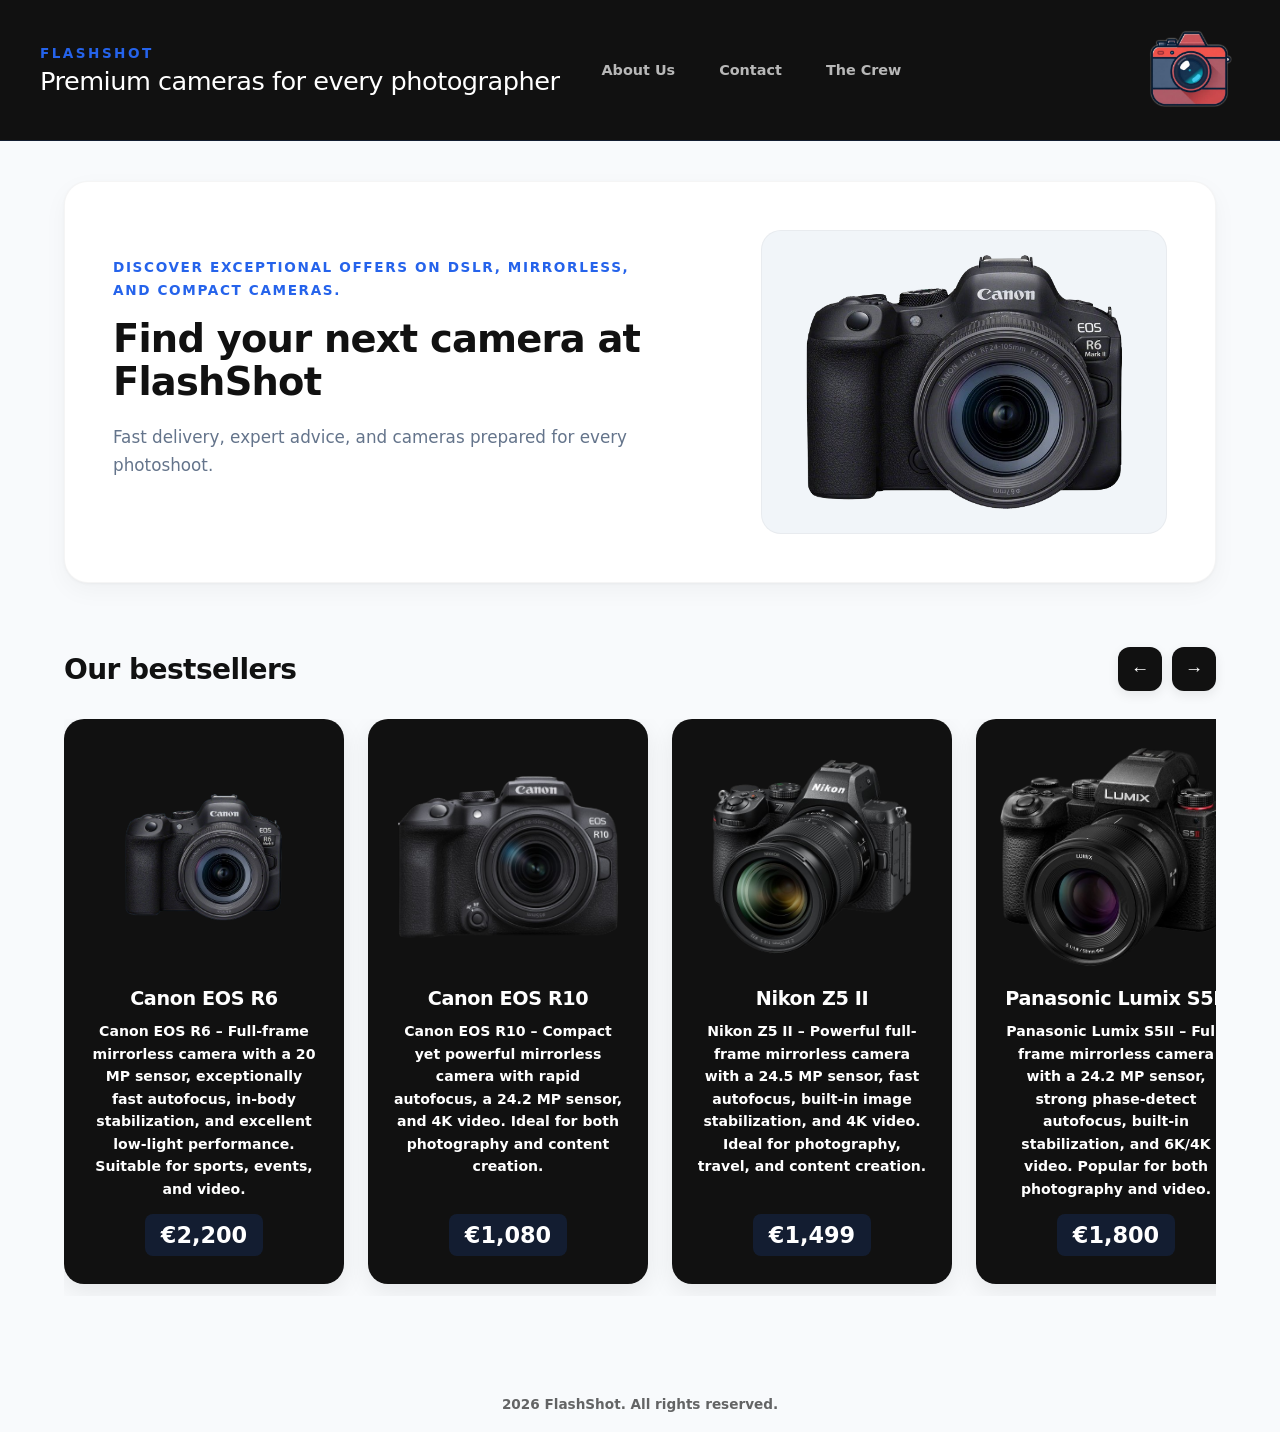
==== commit 0f2cd346: "Update" ====
--- a/index.html
+++ b/index.html
@@ -2,7 +2,7 @@
 <html lang="nl">
 <head>
     <style>
-           @keyframes move {
+        @keyframes move {
             0% {transform: translateY(20px);}
             50% {transform: translateY(0px);}
             100% {transform: translateY(20px);}
@@ -29,14 +29,14 @@
     <header class="site-header">
         <div class="header-content">
             <div class="brand-info">
-                <p style="color: white;" class="eyebrow">FlashShot</p>
-                <h1 style="color: white;">Premium cameras for every photographer</h1>
+                <p class="eyebrow">FlashShot</p>
+                <h1>Premium cameras for every photographer</h1>
             </div>
             <div class="HeaderTab">
-                <a style="color: white;" class="Support" href="AboutUs.html"><b>About Us</b></a>
-                <a style="color: white;" class="Support" href="Contact.html"><b>Contact</b></a>
-                <a style="color: white;" class="Support" href="Crew.html"><b>The Crew</b></a>
-                </div>
+                <a class="Support" href="AboutUs.html"><b>About Us</b></a>
+                <a class="Support" href="Contact.html"><b>Contact</b></a>
+                <a class="Support" href="Crew.html"><b>The Crew</b></a>
+            </div>
             <div class="logo">
                 <img src="Img/Camera.png" alt="FlashShot logo">
             </div>
@@ -46,9 +46,9 @@
     <main>
         <section class="hero">
             <div class="hero-text">
-                <p style="color: white;" class="subtitle">Discover exceptional offers on DSLR, mirrorless, and compact cameras.</p>
-                <h2 style="color: white;">Find your next camera at FlashShot</h2>
-                <p style="color: white;">Fast delivery, expert advice, and cameras prepared for every photoshoot.</p>
+                <p class="subtitle">Discover exceptional offers on DSLR, mirrorless, and compact cameras.</p>
+                <h2>Find your next camera at FlashShot</h2>
+                <p>Fast delivery, expert advice, and cameras prepared for every photoshoot.</p>
             </div>
             <div class="hero-image">
                 <a class="hero-image-link" href="Camera4.html">
@@ -59,7 +59,7 @@
 
         <section id="products" class="products">
             <div class="products-header">
-                <h3 style="color: white;">Our bestsellers</h3>
+                <h3>Our bestsellers</h3>
                 <div class="product-nav">
                     <button class="scroll-btn scroll-left" type="button" aria-label="Scroll left">&#8592;</button>
                     <button class="scroll-btn scroll-right" type="button" aria-label="Scroll right">&#8594;</button>
@@ -102,109 +102,57 @@
 
     <script>
         document.addEventListener('DOMContentLoaded', () => {
-            const grids = document.querySelectorAll('.product-grid');
-
-            grids.forEach((grid) => {
-                grid.addEventListener('wheel', (event) => {
-                    const atStart = grid.scrollLeft <= 0;
-                    const atEnd = grid.scrollLeft + grid.clientWidth >= grid.scrollWidth - 1;
-
-                    if ((event.deltaY > 0 && !atEnd) || (event.deltaY < 0 && !atStart)) {
-                        event.preventDefault();
-                        grid.scrollLeft += event.deltaY;
-                    }
-                }, { passive: false });
-            });
-
+            // ── Product grid: smooth slide scrolling ──
             document.querySelectorAll('.products').forEach((section) => {
                 const grid = section.querySelector('.product-grid');
                 if (!grid) return;
 
-                const realCards = Array.from(grid.querySelectorAll('.product-card'));
-                if (realCards.length < 2) return;
+                const cards = Array.from(grid.children);
+                if (cards.length < 2) return;
 
-                const firstClone = realCards[0].cloneNode(true);
-                const lastClone = realCards[realCards.length - 1].cloneNode(true);
+                const total = cards.length;
+                let index = 0;
+                let busy = false;
+                let wheelTimer = null;
 
-                grid.appendChild(firstClone);
-                grid.insertBefore(lastClone, realCards[0]);
+                grid.style.scrollBehavior = 'smooth';
 
-                const gap = parseFloat(getComputedStyle(grid).columnGap || 24);
-                const getStep = () => {
-                    const firstCard = grid.querySelector('.product-card');
-                    if (!firstCard) return 320;
-                    return Math.round(firstCard.getBoundingClientRect().width + gap);
+                const step = () => {
+                    const w = cards[0].offsetWidth;
+                    const g = parseFloat(getComputedStyle(grid).columnGap) || 24;
+                    return w + g;
                 };
 
-                let currentIndex = 0;
-                let isAnimating = false;
+                const slide = (next) => {
+                    if (busy) return;
+                    busy = true;
 
-                const goToSlide = (nextIndex) => {
-                    if (isAnimating) return;
+                    if (next < 0) next = total - 1;
+                    if (next >= total) next = 0;
+                    index = next;
 
-                    isAnimating = true;
-                    grid.classList.add('is-transitioning');
-                    currentIndex = nextIndex;
+                    grid.scrollLeft = step() * index;
 
-                    const targetLeft = getStep() * (currentIndex + 1);
-                    grid.scrollTo({ left: targetLeft, behavior: 'smooth' });
-
-                    window.setTimeout(() => {
-                        isAnimating = false;
-                        grid.classList.remove('is-transitioning');
-                    }, 420);
+                    setTimeout(() => { busy = false; }, 0);
                 };
 
-                section.querySelectorAll('.scroll-btn').forEach((button) => {
-                    button.addEventListener('click', () => {
-                        const isRight = button.classList.contains('scroll-right');
-                        const direction = isRight ? 1 : -1;
-                        const nextIndex = (currentIndex + direction + realCards.length) % realCards.length;
-                        goToSlide(nextIndex);
+                section.querySelectorAll('.scroll-btn').forEach((btn) => {
+                    btn.addEventListener('click', () => {
+                        slide(index + (btn.classList.contains('scroll-right') ? 1 : -1));
                     });
                 });
 
-                window.requestAnimationFrame(() => {
-                    grid.scrollTo({ left: getStep(), behavior: 'auto' });
-                });
+                grid.addEventListener('wheel', (e) => {
+                    e.preventDefault();
+                    if (busy || wheelTimer) return;
+                    wheelTimer = setTimeout(() => { wheelTimer = null; }, 220);
+                    slide(index + (e.deltaY > 0 ? 1 : -1));
+                }, { passive: false });
+
+                grid.scrollLeft = 0;
             });
 
-            document.querySelectorAll('.draggable').forEach((element) => {
-                let isDragging = false;
-                let offsetX = 0;
-                let offsetY = 0;
-
-                element.addEventListener('pointerdown', (event) => {
-                    isDragging = true;
-                    element.classList.add('dragging');
-                    const rect = element.getBoundingClientRect();
-                    offsetX = event.clientX - rect.left;
-                    offsetY = event.clientY - rect.top;
-                    element.setPointerCapture(event.pointerId);
-                });
-
-                window.addEventListener('pointermove', (event) => {
-                    if (!isDragging) return;
-
-                    const parent = element.parentElement;
-                    const parentRect = parent.getBoundingClientRect();
-                    let left = event.clientX - parentRect.left - offsetX;
-                    let top = event.clientY - parentRect.top - offsetY;
-
-                    left = Math.max(0, Math.min(left, parentRect.width - element.offsetWidth));
-                    top = Math.max(0, Math.min(top, parentRect.height - element.offsetHeight));
-
-                    element.style.left = `${left}px`;
-                    element.style.top = `${top}px`;
-                });
-
-                window.addEventListener('pointerup', () => {
-                    if (!isDragging) return;
-                    isDragging = false;
-                    element.classList.remove('dragging');
-                });
-            });
-
+            // ── Hero image slideshow ──
             const picture = document.querySelector('.Pictures');
             const heroLink = document.querySelector('.hero-image-link');
             if (picture && heroLink) {
@@ -235,6 +183,6 @@
             }
         });
     </script>
-    <footer style="color: white;"><b>2026 FlashShot. All rights reserved.</b></footer>
+    <footer><b>2026 FlashShot. All rights reserved.</b></footer>
 </body>
 </html>
--- a/layout.css
+++ b/layout.css
@@ -1,59 +1,51 @@
+/* ── LUXURY MODERN E-COMMERCE PHOTOGRAPHY STORE ── */
+/* Palette: #111111 (Black), #FFFFFF (White), #2563EB (Blue Accent), #F8FAFC (Light BG) */
+
 * {
     box-sizing: border-box;
     margin: 0;
     padding: 0;
 }
-/*Start of Index.HTML*/
+
 body {
-    font-family: Inter, system-ui, -apple-system, BlinkMacSystemFont, 'Segoe UI', sans-serif;
-    background: linear-gradient(135deg, #0f172a 0%, #1e293b 45%, #000000 100%);
-    color: #000000;
+    font-family: 'Inter', system-ui, -apple-system, BlinkMacSystemFont, 'Segoe UI', sans-serif;
+    background: #F8FAFC;
+    color: #111111;
     min-height: 100vh;
-}
-
+    -webkit-font-smoothing: antialiased;
+    -moz-osx-font-smoothing: grayscale;
+}
+
+h1, h2, h3, h4, h5 {
+    font-weight: 600;
+    letter-spacing: -0.02em;
+}
+
+/* ── Animations ── */
 @keyframes imageFloat {
-    0%, 100% {
-        transform: translateY(0);
-    }
-    50% {
-        transform: translateY(-8px);
-    }
-}
-
-@keyframes movE {
-    0%, 100% {
-        transform: translateY(0);
-    }
-    50% {
-        transform: translateY(-4px);
-    }
-}
-
+    0%, 100% { transform: translateY(0); }
+    50% { transform: translateY(-6px); }
+}
+
+@keyframes fadeUp {
+    from { opacity: 0; transform: translateY(20px); }
+    to { opacity: 1; transform: translateY(0); }
+}
+
+@keyframes slideIn {
+    from { opacity: 0; transform: translateX(-20px); }
+    to { opacity: 1; transform: translateX(0); }
+}
+
+/* ============================================================
+   INDEX.HTML — HOME PAGE
+   ============================================================ */
+
+/* ── Site Header ── */
 .site-header {
-    padding: 24px 32px;
-    background: linear-gradient(135deg, #0f172a 0%, #1e293b 45%, #000000 100%);
-}
-.HeaderTab {
-    display: flex;
-    gap: 12px;
-    flex-wrap: wrap;
-    justify-content: flex-end;
-    position: static;
-}
-
-.HeaderTab .Support {
-    position: relative;
-    padding: 10px 16px;
-    text-decoration: none;
-    font-size: 20px;
-    color: #4b5563;
-    transition: color 0.2s ease;
-    
-}
-
-.HeaderTab .Support:hover {
-    animation: movE 0.8s ease-in-out infinite;
-    color: #ef4444;
+    padding: 20px 32px;
+    background: #111111;
+    border-bottom: 1px solid rgba(37, 99, 235, 0.15);
 }
 
 .header-content {
@@ -69,84 +61,113 @@
 .brand-info .eyebrow {
     text-transform: uppercase;
     letter-spacing: 0.18em;
-    color: #ef4444;
+    color: #2563EB;
     font-size: 0.85rem;
-    margin-bottom: 10px;
+    margin-bottom: 6px;
     font-weight: 700;
 }
 
 .brand-info h1 {
-    font-size: clamp(2rem, 2.5vw, 3rem);
-    line-height: 1.05;
-    max-width: 720px;
+    font-size: clamp(1.5rem, 2vw, 2.5rem);
+    line-height: 1.1;
+    max-width: 600px;
+    color: #FFFFFF;
+    font-weight: 500;
+}
+
+.HeaderTab {
+    display: flex;
+    gap: 8px;
+    flex-wrap: wrap;
+    justify-content: flex-end;
+}
+
+.HeaderTab .Support {
+    padding: 8px 18px;
+    text-decoration: none;
+    font-size: 0.9rem;
+    color: rgba(255, 255, 255, 0.7);
+    transition: color 0.2s ease, background 0.2s ease;
+    border-radius: 8px;
+}
+
+.HeaderTab .Support:hover {
+    color: #FFFFFF;
+    background: rgba(37, 99, 235, 0.15);
 }
 
 .logo {
     margin-left: auto;
-    position: relative; right: 70vw; bottom: 15vh;
+    display: flex;
+    align-items: center;
+    justify-content: center;
 }
 
 .logo img {
-    max-height: 180px;
+    max-height: 100px;
     width: auto;
     display: block;
-    position: static;
-    position: relative; bottom: 30px;
-}
-
+}
+
+/* ── Main ── */
 main {
     max-width: 1200px;
     margin: 40px auto 80px;
     padding: 0 24px;
 }
 
+/* ── Hero Section ── */
 .hero {
     display: grid;
     grid-template-columns: 1.2fr 0.8fr;
     gap: 40px;
     align-items: center;
-    margin-bottom: 56px;
+    margin-bottom: 64px;
+    background: #FFFFFF;
+    border-radius: 24px;
+    padding: 48px;
+    box-shadow: 0 1px 3px rgba(0, 0, 0, 0.04), 0 8px 24px rgba(0, 0, 0, 0.04);
+    border: 1px solid rgba(0, 0, 0, 0.04);
+}
+
+.hero-text {
+    animation: fadeUp 0.6s ease-out;
+}
+
+.hero-text .subtitle {
+    color: #2563EB;
+    font-size: 0.85rem;
+    text-transform: uppercase;
+    letter-spacing: 0.12em;
+    font-weight: 600;
+    margin-bottom: 12px;
 }
 
 .hero-text h2 {
-    font-size: clamp(2.25rem, 3vw, 4rem);
-    line-height: 1.05;
-    margin: 20px 0 24px;
-}
-
-.hero-text .subtitle {
-    color: #6b7280;
-    font-size: 1rem;
-    margin-bottom: 12px;
+    font-size: clamp(2rem, 3vw, 3.2rem);
+    line-height: 1.1;
+    margin: 16px 0 20px;
+    color: #111111;
 }
 
 .hero-text p {
     font-size: 1.05rem;
-    max-width: 620px;
-    color: #ffffff;
+    max-width: 540px;
+    color: #64748B;
     margin-bottom: 28px;
-}
-
-.button {
-    display: inline-block;
-    background-color: #ef4444;
-    color: #ffffff;
-    text-decoration: none;
-    padding: 14px 28px;
-    border-radius: 9999px;
-    font-weight: 700;
+    line-height: 1.7;
 }
 
 .hero-image {
     position: relative;
     overflow: hidden;
-    border-radius: 24px;
-    box-shadow: 0 24px 58px rgba(15, 23, 42, 0.12);
-    background: linear-gradient(135deg, #0f172a 0%, #1e293b 45%, #000000 100%);
+    border-radius: 20px;
+    background: #F1F5F9;
     aspect-ratio: 4 / 3;
     width: 100%;
-    max-width: 520px;
+    max-width: 480px;
     margin: 0 auto;
+    border: 1px solid rgba(0, 0, 0, 0.04);
 }
 
 .hero-image img {
@@ -155,9 +176,10 @@
     width: 100%;
     height: 100%;
     display: block;
-    border-radius: 24px;
+    border-radius: 20px;
     object-fit: contain;
     transition: opacity 0.35s ease, transform 0.35s ease;
+    padding: 24px;
 }
 
 .hero-image img.Pictures {
@@ -167,7 +189,27 @@
 
 .hero-image img.Pictures:hover {
     animation: none;
-    transform: scale(1.03);
+    transform: scale(1.05);
+}
+
+/* ── Button Styling ── */
+.button-base {
+    display: inline-block;
+    padding: 12px 24px;
+    border-radius: 10px;
+    text-decoration: none;
+    font-weight: 600;
+    font-size: 0.9rem;
+    transition: transform 0.2s ease, box-shadow 0.2s ease;
+}
+
+.button-base:hover {
+    transform: translateY(-1px);
+}
+
+/* ── Products Section ── */
+.products {
+    margin-top: 8px;
 }
 
 .products-header {
@@ -175,12 +217,15 @@
     align-items: center;
     justify-content: space-between;
     gap: 16px;
-    margin-bottom: 20px;
+    margin-bottom: 28px;
 }
 
 .products h3 {
     font-size: 1.75rem;
-}
+    color: #111111;
+    font-weight: 600;
+}
+
 .product-nav {
     display: flex;
     gap: 10px;
@@ -190,59 +235,55 @@
     width: 44px;
     height: 44px;
     border: none;
-    border-radius: 50%;
-    background-color: #ef4444;
-    color: #ffffff;
+    border-radius: 12px;
+    background-color: #111111;
+    color: #FFFFFF;
     font-size: 1.15rem;
     cursor: pointer;
     display: flex;
     align-items: center;
     justify-content: center;
-    box-shadow: 0 8px 18px rgba(239, 68, 68, 0.22);
-    transition: transform 0.2s ease, background-color 0.2s ease;
+    transition: transform 0.2s ease, background-color 0.2s ease, box-shadow 0.2s ease;
+    box-shadow: 0 4px 12px rgba(0, 0, 0, 0.08);
 }
 
 .scroll-btn:hover {
-    background-color: #dc2626;
-    transform: scale(1.03);
+    background-color: #2563EB;
+    transform: scale(1.05);
+    box-shadow: 0 6px 20px rgba(37, 99, 235, 0.2);
 }
 
 .products .product-grid {
     display: grid;
     grid-auto-flow: column;
-    grid-auto-columns: minmax(280px, 360px);
+    grid-auto-columns: minmax(280px, 340px);
     align-items: stretch;
     gap: 24px;
     overflow-x: auto;
     overflow-y: hidden;
-    padding-bottom: 10px;
-    scroll-snap-type: x mandatory;
-    scroll-behavior: smooth;
+    padding-bottom: 12px;
     overscroll-behavior-x: contain;
     -webkit-overflow-scrolling: touch;
     cursor: grab;
     max-width: 100%;
-}
-
-.products .product-grid.is-transitioning {
-    filter: brightness(1.03);
-}
-
-.products .product-grid {
     scrollbar-width: none;
     -ms-overflow-style: none;
 }
-.products .product-grid p, h4 {
-    color: white;
-}
-.products .product-grid span {
-    color: white;
-}
 
 .products .product-grid::-webkit-scrollbar {
     display: none;
 }
 
+.products .product-grid p,
+.products .product-grid h4 {
+    color: #FFFFFF;
+}
+
+.products .product-grid span.price {
+    color: #FFFFFF;
+}
+
+/* ── Product Card ── */
 .product-card {
     position: relative;
     display: flex;
@@ -250,54 +291,20 @@
     justify-content: space-between;
     min-height: 420px;
     flex-shrink: 0;
-    background: linear-gradient(135deg, #0f172a 0%, #1e293b 45%, #000000 100%);
-    border-radius: 24px;
-    padding: 24px;
+    background: #111111;
+    border-radius: 20px;
+    padding: 28px 24px;
     text-align: center;
-    box-shadow: 0 12px 30px rgba(15, 23, 42, 0.06);
+    box-shadow: 0 8px 24px rgba(0, 0, 0, 0.08);
     scroll-snap-align: start;
     overflow: hidden;
-}
-
-.product-preview-panel {
-    position: absolute;
-    left: 0;
-    top: 50%;
-    transform: translate(-100%, -50%);
-    width: calc(100% + 20px);
-    height: calc(100% + 20px);
-    max-width: 360px;
-    background: rgba(17, 24, 39, 0.96);
-    color: #ffffff;
-    border-radius: 24px 0 0 24px;
-    padding: 20px;
-    box-shadow: 0 16px 36px rgba(0, 0, 0, 0.2);
-    opacity: 0;
-    pointer-events: none;
-    transition: transform 0.25s ease, opacity 0.25s ease;
-    z-index: 5;
-}
-
-.product-preview-panel.is-visible {
-    transform: translate(0, -50%);
-    opacity: 1;
-}
-
-.product-preview-panel img {
-    width: 100%;
-    height: 180px;
-    object-fit: contain;
-    border-radius: 12px;
-    background: #ffffff;
-    padding: 8px;
-    margin-bottom: 12px;
-}
-
-.product-preview-panel p {
-    margin: 0;
-    font-size: 1rem;
-    line-height: 1.5;
-    color: #f3f4f6;
+    transition: transform 0.3s ease, box-shadow 0.3s ease;
+}
+
+.product-card:hover {
+    transform: translateY(-4px);
+    box-shadow: 0 16px 40px rgba(0, 0, 0, 0.15);
+    border: 1px solid rgba(37, 99, 235, 0.3);
 }
 
 .product-card img {
@@ -307,38 +314,64 @@
     margin-bottom: 20px;
     display: block;
     flex-shrink: 0;
-}
-
-.product-card h4,
-.product-card h5 {
+    transition: transform 0.3s ease;
+}
+
+.product-card:hover img {
+    transform: scale(1.05);
+}
+
+.product-card h4 {
+    font-size: 1.2rem;
     margin-bottom: 10px;
+    color: #FFFFFF;
 }
 
 .product-card p {
     flex-grow: 1;
     margin-bottom: 14px;
+    font-size: 0.88rem;
+    line-height: 1.6;
+    color: rgba(255, 255, 255, 0.7);
+}
+
+.product-card span.price {
+    font-size: 1.4rem;
+    font-weight: 700;
+    color: #FFFFFF;
+    display: inline-block;
+    padding: 8px 16px;
+    background: rgba(37, 99, 235, 0.15);
+    border-radius: 8px;
+    align-self: center;
 }
 
 .product-card .product-hover-info {
     display: none !important;
 }
 
-.product-card:hover {
-    animation: move 1s infinite;
-    border: solid black;
-}
-
+/* ── Footer ── */
+.site-footer {
+    text-align: center;
+    padding: 24px;
+    color: rgba(255, 255, 255, 0.6);
+    font-size: 0.85rem;
+}
+
+/* ── Responsive Home ── */
 @media (max-width: 900px) {
     .header-content {
         align-items: flex-start;
     }
-
     .logo {
         margin-left: 0;
     }
-
     .hero {
         grid-template-columns: 1fr;
+        padding: 32px 24px;
+    }
+    .hero-image {
+        max-width: 100%;
     }
 }
 
@@ -348,50 +381,50 @@
         padding-left: 18px;
         padding-right: 18px;
     }
-
     .header-content {
         flex-direction: column;
         align-items: flex-start;
     }
-
     .HeaderTab {
-        flex-direction: column;
+        flex-direction: row;
         align-items: flex-start;
         width: 100%;
-        gap: 8px;
-    }
-
+        gap: 6px;
+    }
     .HeaderTab .Support {
-        padding: 8px 0;
-        font-size: 18px;
-    }
-
+        padding: 6px 12px;
+        font-size: 0.85rem;
+    }
     .logo img {
-        max-height: 90px;
-    }
-
+        max-height: 70px;
+    }
     .products-header {
         flex-direction: column;
         align-items: flex-start;
     }
-
     .product-nav {
         display: none;
     }
-
-    .product-grid {
-        grid-template-columns: 1fr;
-    }
-}
-/*End of Index.HTML
-Start of AboutUs.HTML*/
-
-body.EOSR6,
-body.Prod {
+    .hero {
+        padding: 24px 18px;
+    }
+}
+
+/* ============================================================
+   PRODUCT PAGES — Camera1-5.HTML, ProductPage
+   ============================================================ */
+
+body.Prod,
+body.ProductPage,
+body.EOSR6 {
+    background: #F8FAFC;
+    color: #111111;
+    font-family: 'Inter', system-ui, -apple-system, BlinkMacSystemFont, 'Segoe UI', sans-serif;
     min-height: 100vh;
-    background: linear-gradient(135deg, #0f172a 0%, #1e293b 45%, #111827 100%);
-    color: #e2e8f0;
-    font-family: Inter, system-ui, -apple-system, BlinkMacSystemFont, 'Segoe UI', sans-serif;
+}
+
+body.ProductPage {
+    background: #F8FAFC;
 }
 
 .product-shell {
@@ -400,172 +433,197 @@
     padding: 40px 24px 72px;
 }
 
+/* Product Hero */
 .product-hero {
     display: grid;
     grid-template-columns: 1.05fr 0.95fr;
-    gap: 32px;
+    gap: 40px;
     align-items: center;
-    background: rgba(255, 255, 255, 0.92);
-    border: 1px solid rgba(148, 163, 184, 0.25);
-    border-radius: 32px;
-    padding: 32px;
-    box-shadow: 0 20px 45px rgba(15, 23, 42, 0.12);
-    backdrop-filter: blur(14px);
-}
-
-.eyebrow {
+    background: #FFFFFF;
+    border: 1px solid rgba(0, 0, 0, 0.06);
+    border-radius: 24px;
+    padding: 40px;
+    box-shadow: 0 1px 3px rgba(0, 0, 0, 0.04), 0 8px 24px rgba(0, 0, 0, 0.04);
+}
+
+.product-copy .eyebrow {
     display: inline-block;
     text-transform: uppercase;
-    letter-spacing: 0.24em;
-    font-size: 0.8rem;
+    letter-spacing: 0.12em;
+    font-size: 0.78rem;
     font-weight: 700;
-    color: #ef4444;
-    margin-bottom: 12px;
+    color: #2563EB;
+    margin-bottom: 10px;
 }
 
 .product-copy h1 {
-    font-size: clamp(2.2rem, 3.2vw, 3.6rem);
+    font-size: clamp(2rem, 3vw, 3.2rem);
     line-height: 1.05;
     margin-bottom: 14px;
+    color: #111111;
+    font-weight: 600;
 }
 
 .lead {
-    font-size: 1.04rem;
+    font-size: 1rem;
     line-height: 1.7;
-    color: #475569;
-    max-width: 560px;
+    color: #64748B;
+    max-width: 520px;
+    margin-bottom: 24px;
+}
+
+.rating-row {
+    display: flex;
+    gap: 8px;
+    flex-wrap: wrap;
     margin-bottom: 20px;
 }
 
-.rating-row {
-    display: flex;
-    gap: 10px;
-    flex-wrap: wrap;
-    margin-bottom: 24px;
-}
-
 .rating-row span {
-    background: #f8fafc;
-    border: 1px solid #e2e8f0;
-    border-radius: 999px;
-    padding: 8px 12px;
-    font-weight: 700;
-    color: #334155;
-}
-
-.action-row {
-    display: flex;
-    gap: 24px;
-    flex-wrap: wrap;
-    margin-top: 6px;
-}
-
-.product-hero {
-    position: relative;
+    background: #F1F5F9;
+    border: 1px solid rgba(0, 0, 0, 0.06);
+    border-radius: 8px;
+    padding: 6px 12px;
+    font-weight: 600;
+    font-size: 0.85rem;
+    color: #1E293B;
 }
 
 .price-block {
     display: inline-flex;
     flex-direction: column;
     gap: 4px;
-    margin: 18px 0 20px;
-    padding: 12px 16px;
-    border-radius: 16px;
-    background: #fff7ed;
-    border: 1px solid #fed7aa;
+    margin: 20px 0;
+    padding: 12px 20px;
+    border-radius: 12px;
+    background: #EFF6FF;
+    border: 1px solid rgba(37, 99, 235, 0.2);
     width: fit-content;
 }
+
 .price-label {
-    font-size: 0.8rem;
+    font-size: 0.75rem;
     font-weight: 700;
     text-transform: uppercase;
-    letter-spacing: 0.16em;
-    color: #c2410c;
+    letter-spacing: 0.12em;
+    color: #2563EB;
 }
 
 .price {
     font-size: 1.6rem;
     font-weight: 800;
-    color: #0f172a;
+    color: #111111;
+}
+
+.action-row {
+    display: flex;
+    gap: 16px;
+    flex-wrap: wrap;
+    margin-top: 8px;
 }
 
 .button {
     display: inline-block;
-    padding: 12px 18px;
-    border-radius: 999px;
+    padding: 12px 24px;
+    border-radius: 10px;
     text-decoration: none;
-    font-weight: 700;
+    font-weight: 600;
+    font-size: 0.9rem;
     transition: transform 0.2s ease, box-shadow 0.2s ease;
 }
 
 .button:hover {
-    transform: translateY(-2px);
+    transform: translateY(-1px);
 }
 
 .button.primary {
-    background: linear-gradient(135deg, #ef4444, #fb923c);
-    color: #ffffff;
-    box-shadow: 0 10px 24px rgba(239, 68, 68, 0.24);
+    background: #2563EB;
+    color: #FFFFFF;
+    box-shadow: 0 4px 14px rgba(37, 99, 235, 0.25);
+}
+
+.button.primary:hover {
+    background: #1D4ED8;
+    box-shadow: 0 6px 20px rgba(37, 99, 235, 0.35);
 }
 
 .button.secondary {
-    background: #ffffff;
-    color: #0f172a;
-    border: 1px solid #cbd5e1;
-}
-
+    background: #FFFFFF;
+    color: #111111;
+    border: 1px solid rgba(0, 0, 0, 0.12);
+}
+
+.button.secondary:hover {
+    background: #F8FAFC;
+    border-color: #2563EB;
+}
+
+/* Product Image */
 .image-card {
-    background: linear-gradient(135deg, #0f172a, #1e293b);
-    border-radius: 28px;
-    padding: 24px;
-    box-shadow: inset 0 1px 0 rgba(255, 255, 255, 0.12);
+    background: #F1F5F9;
+    border-radius: 20px;
+    padding: 28px;
+    border: 1px solid rgba(0, 0, 0, 0.04);
 }
 
 .image-card img {
     width: 100%;
-    max-height: 420px;
+    max-height: 400px;
     object-fit: contain;
     display: block;
     animation: imageFloat 3s ease-in-out infinite;
 }
 
+/* Info Cards Grid */
 .product-shell .product-grid {
     display: grid;
     grid-template-columns: repeat(3, minmax(0, 1fr));
-    gap: 18px;
-    margin-top: 24px;
+    gap: 20px;
+    margin-top: 28px;
 }
 
 .info-card {
-    background: #ffffff;
-    border: 1px solid #e2e8f0;
+    background: #FFFFFF;
+    border: 1px solid rgba(0, 0, 0, 0.06);
+    border-radius: 16px;
+    padding: 24px;
+    box-shadow: 0 1px 3px rgba(0, 0, 0, 0.04);
+    transition: transform 0.2s ease, box-shadow 0.2s ease;
+}
+
+.info-card:hover {
+    transform: translateY(-2px);
+    box-shadow: 0 8px 24px rgba(0, 0, 0, 0.06);
+}
+
+.info-card h3 {
+    font-size: 1.05rem;
+    margin-bottom: 8px;
+    color: #111111;
+    font-weight: 600;
+}
+
+.info-card p {
+    color: #64748B;
+    line-height: 1.7;
+    font-size: 0.92rem;
+}
+
+/* Spec Panel */
+.spec-panel {
+    margin-top: 28px;
+    background: #111111;
+    color: #FFFFFF;
     border-radius: 20px;
-    padding: 20px;
-    box-shadow: 0 12px 28px rgba(15, 23, 42, 0.06);
-}
-
-.info-card h3 {
-    font-size: 1.08rem;
-    margin-bottom: 8px;
-}
-
-.info-card p {
-    color: #64748b;
-    line-height: 1.6;
-}
-
-.spec-panel {
-    margin-top: 24px;
-    background: linear-gradient(135deg, #0f172a, #111827);
-    color: #f8fafc;
-    border-radius: 28px;
-    padding: 28px 30px;
-    box-shadow: 0 18px 40px rgba(15, 23, 42, 0.18);
+    padding: 32px 36px;
+    box-shadow: 0 8px 24px rgba(0, 0, 0, 0.1);
 }
 
 .spec-panel h2 {
-    font-size: 1.45rem;
-    margin-bottom: 14px;
+    font-size: 1.3rem;
+    margin-bottom: 16px;
+    color: #FFFFFF;
+    font-weight: 600;
 }
 
 .spec-list {
@@ -578,21 +636,49 @@
 }
 
 .spec-list li {
-    padding: 12px 14px;
-    border-radius: 14px;
-    background: rgba(255, 255, 255, 0.08);
-    color: #e2e8f0;
-}
-
+    padding: 12px 16px;
+    border-radius: 10px;
+    background: rgba(255, 255, 255, 0.06);
+    color: #FFFFFF;
+    border: 1px solid rgba(255, 255, 255, 0.08);
+    font-size: 0.92rem;
+}
+
+/* Product Page Overrides for .Prod class (Camera pages using dark bg) */
+body.Prod .product-copy h1,
+body.ProductPage .product-copy h1 {
+    color: #111111;
+}
+
+body.Prod .lead,
+body.ProductPage .lead {
+    color: #64748B;
+}
+
+body.Prod .info-card,
+body.ProductPage .info-card {
+    background: #FFFFFF;
+}
+
+body.Prod .info-card h3,
+body.ProductPage .info-card h3 {
+    color: #111111;
+}
+
+body.Prod .info-card p,
+body.ProductPage .info-card p {
+    color: #64748B;
+}
+
+/* Responsive Product Pages */
 @media (max-width: 900px) {
     .product-hero {
         grid-template-columns: 1fr;
-    }
-
-    .product-grid {
+        padding: 28px 24px;
+    }
+    .product-shell .product-grid {
         grid-template-columns: 1fr;
     }
-
     .spec-list {
         grid-template-columns: 1fr;
     }
@@ -602,22 +688,24 @@
     .product-shell {
         padding: 24px 16px 48px;
     }
-
     .product-hero {
-        padding: 22px;
-    }
-
+        padding: 20px 16px;
+    }
     .action-row {
         flex-direction: column;
         align-items: stretch;
     }
-
     .button {
         text-align: center;
     }
 }
+
+/* ============================================================
+   ABOUT US — AboutUs.HTML
+   ============================================================ */
+
 .AboutUs {
-    background: linear-gradient(135deg, #0f172a 0%, #1e293b 45%, #111827 100%);
+    background: #F8FAFC;
     min-height: 100vh;
     padding: 32px 24px 48px;
     display: flex;
@@ -633,29 +721,30 @@
     display: flex;
     align-items: center;
     gap: 14px;
-    padding: 12px 18px;
-    border-radius: 999px;
-    background: rgba(255, 255, 255, 0.12);
-    backdrop-filter: blur(8px);
-    color: #f8fafc;
+    padding: 14px 20px;
+    border-radius: 16px;
+    background: #FFFFFF;
+    color: #111111;
+    border: 1px solid rgba(0, 0, 0, 0.06);
+    box-shadow: 0 1px 3px rgba(0, 0, 0, 0.04);
 }
 
 .Flash img {
-    width: 56px;
-    height: 56px;
+    width: 48px;
+    height: 48px;
     object-fit: contain;
-    border: 2px solid #ffffff;
-    background: linear-gradient(135deg, #0f172a 0%, #1e293b 45%, #000000 100%);
-    border-radius: 16px;
+    border: 2px solid #2563EB;
+    background: #FFFFFF;
+    border-radius: 12px;
+    padding: 4px;
 }
 
 .Flash p {
-    font-size: 1.05rem;
-    font-weight: 700;
-    color: #ffffff;
-    font-family: Cambria, Cochin, Georgia, Times, 'Times New Roman', serif;
-    text-shadow: 0 1px 2px rgba(0, 0, 0, 0.25);
-    animation: Movee 1s ease-in-out;
+    font-size: 1rem;
+    font-weight: 600;
+    color: #111111;
+    font-family: 'Inter', system-ui, -apple-system, sans-serif;
+    animation: fadeUp 0.6s ease-out;
 }
 
 .Navbar {
@@ -666,53 +755,54 @@
 .Nav {
     display: flex;
     justify-content: center;
-    gap: 14px;
+    gap: 10px;
     flex-wrap: wrap;
     list-style: none;
 }
 
-.Nav li {
-    display: inline-block;
-    padding: 0;
-}
-
 .Nav a {
     display: inline-block;
-    padding: 12px 18px;
-    border-radius: 999px;
+    padding: 10px 20px;
+    border-radius: 10px;
     text-decoration: none;
-    font-size: larger;
-    font-family: 'Courier New', Courier, monospace;
-    color: #ffffff;
-    background: rgba(255, 255, 255, 0.16);
-    transition: transform 0.2s ease, background 0.2s ease;
+    font-size: 0.9rem;
+    font-family: 'Inter', system-ui, -apple-system, sans-serif;
+    color: #111111;
+    background: #FFFFFF;
+    border: 1px solid rgba(0, 0, 0, 0.06);
+    font-weight: 500;
+    transition: transform 0.2s ease, background 0.2s ease, border-color 0.2s ease;
 }
 
 .Nav a:hover {
-    background: rgba(255, 255, 255, 0.28);
-    transform: translateY(-2px);
+    background: #EFF6FF;
+    border-color: #2563EB;
+    color: #2563EB;
+    transform: translateY(-1px);
 }
 
 .AboutHero {
     width: 100%;
     max-width: 1100px;
-    padding: 32px;
+    padding: 40px 36px;
     border-radius: 24px;
-    background: linear-gradient(135deg, #0f172a 0%, #1e293b 45%, #000000 100%);
-    box-shadow: 0 18px 45px rgba(0, 0, 0, 0.18);
+    background: #FFFFFF;
+    box-shadow: 0 1px 3px rgba(0, 0, 0, 0.04), 0 8px 24px rgba(0, 0, 0, 0.04);
+    border: 1px solid rgba(0, 0, 0, 0.04);
 }
 
 .AboutText h1 {
-    font-size: clamp(2rem, 3vw, 2.8rem);
-    margin-bottom: 10px;
-    color: #ffffff;
+    font-size: clamp(1.8rem, 3vw, 2.6rem);
+    margin-bottom: 16px;
+    color: #111111;
+    font-weight: 600;
 }
 
 .AboutText p {
-    font-size: 1.05rem;
-    line-height: 1.7;
-    color: #ffffff;
-    max-width: 760px;
+    font-size: 1rem;
+    line-height: 1.8;
+    color: #64748B;
+    max-width: 800px;
 }
 
 .Main {
@@ -724,62 +814,54 @@
 }
 
 .small-card {
-    min-height: 220px;
-    padding: 24px;
-    border: none;
-    border-radius: 18px;
+    min-height: 200px;
+    padding: 28px 24px;
+    border: 1px solid rgba(0, 0, 0, 0.06);
+    border-radius: 16px;
     text-align: left;
     cursor: pointer;
-    background: linear-gradient(135deg, #0f172a 0%, #1e293b 45%, #000000 100%);
-    color: #ffffff;
-    box-shadow: 0 10px 24px rgba(0, 0, 0, 0.12);
-    transition: transform 0.2s ease, box-shadow 0.2s ease, background 0.2s ease, opacity 0.2s ease;
+    background: #FFFFFF;
+    color: #111111;
+    box-shadow: 0 1px 3px rgba(0, 0, 0, 0.04);
+    transition: transform 0.2s ease, box-shadow 0.2s ease, border-color 0.2s ease;
+}
+
+.small-card:hover {
+    transform: translateY(-3px);
+    box-shadow: 0 8px 24px rgba(0, 0, 0, 0.06);
+    border-color: rgba(37, 99, 235, 0.3);
 }
 
 .small-card.active {
     transform: translateY(-3px);
-    box-shadow: 0 14px 30px rgba(0, 0, 0, 0.16);
-}
-
-.small-card.next {
-    opacity: 0.9;
-}
-
+    box-shadow: 0 8px 24px rgba(0, 0, 0, 0.08);
+    border: 2px solid #2563EB;
+}
+
+.small-card.next,
 .small-card.waiting {
-    opacity: 0.9;
-}
-
-.Column1 h3,
-.Column2 h3,
-.Column3 h3 {
+    opacity: 1;
+}
+
+.small-card h3 {
     margin-bottom: 8px;
-    color: #ffffff;
-}
-
-.AboutUs .Main button:hover {
-    border: solid rgb(0, 0, 0);
-    transform: translateY(10px);
+    color: #111111;
+    font-size: 1.05rem;
 }
 
 .cycle-header {
-    margin-bottom: 10px;
-}
-
-.AboutText h1 {
-    margin-bottom: 12px;
-}
-
-.AboutText p {
-    line-height: 1.7;
-    color: #4b5563;
-}
-/*End of About Us
-Start of Contact.Html*/
+    margin-bottom: 8px;
+}
+
+/* ============================================================
+   CONTACT — Contact.HTML
+   ============================================================ */
+
 .ContactUs {
-    background: linear-gradient(135deg, #0f172a 0%, #1e293b 45%, #111827 100%);
+    background: #F8FAFC;
     margin: 0;
     min-height: 100vh;
-    padding: 24px;
+    padding: 32px 24px;
     display: flex;
     justify-content: center;
     align-items: center;
@@ -787,179 +869,203 @@
 
 .contact-page {
     width: 100%;
-    max-width: 1100px;
-    background: linear-gradient(135deg, #0f172a 0%, #1e293b 45%, #000000 100%);
-    border-radius: 28px;
-    padding: 36px;
-    box-shadow: 0 20px 48px rgba(0, 0, 0, 0.22);
+    max-width: 900px;
+    background: #FFFFFF;
+    border-radius: 24px;
+    padding: 40px;
+    box-shadow: 0 1px 3px rgba(0, 0, 0, 0.04), 0 8px 24px rgba(0, 0, 0, 0.04);
+    border: 1px solid rgba(0, 0, 0, 0.04);
 }
 
 .contact-header {
     display: flex;
     align-items: center;
-    gap: 20px;
+    gap: 16px;
     margin-bottom: 28px;
 }
 
 .contact-header .logo img {
-    height: 72px;
+    height: 60px;
     width: auto;
 }
 
 .contact-header .title {
-    font-size: 2.4rem;
-    font-weight: bold;
-    color: #ffffff;
-}
+    font-size: 1.8rem;
+    font-weight: 600;
+    color: #111111;
+    display: flex;
+    align-items: center;
+    gap: 12px;
+}
+
 .title img {
-    height: 100px;
+    height: 60px;
     width: auto;
-    position: relative; top: 4vh; right: 19vw;
-}
+}
+
 .title img:hover {
-    animation: hov 1s ease-in-out infinite;
-}
+    opacity: 0.8;
+}
+
 .contact-nav {
     display: flex;
-    gap: 16px;
+    gap: 10px;
     flex-wrap: wrap;
     margin-bottom: 32px;
-}
-
-
-.nav-item a {
+    padding-bottom: 24px;
+    border-bottom: 1px solid rgba(0, 0, 0, 0.06);
+}
+
+.contact-nav .nav-item a {
     text-decoration: none;
-    color: #000000;
-    background-color: #f3f4f6;
-    padding: 12px 20px;
-    border-radius: 999px;
+    color: #111111;
+    background: #F1F5F9;
+    padding: 10px 20px;
+    border-radius: 10px;
     display: inline-block;
-    font-size: 1.05rem;
+    font-size: 0.9rem;
+    font-weight: 500;
+    transition: background 0.2s ease, color 0.2s ease;
+}
+
+.contact-nav .nav-item a:hover {
+    background: #2563EB;
+    color: #FFFFFF;
 }
 
 .contact-content {
     display: flex;
-    gap: 24px;
+    gap: 28px;
     flex-wrap: wrap;
 }
 
 .contact-card {
     flex: 1;
-    min-width: 280px;
-    background: linear-gradient(135deg, #0f172a 0%, #1e293b 45%, #000000 100%);
-    border: 1px solid #e5e7eb;
-    border-radius: 20px;
+    min-width: 260px;
+    background: #F8FAFC;
+    border: 1px solid rgba(0, 0, 0, 0.06);
+    border-radius: 16px;
     padding: 28px;
 }
 
 .card-title {
-    font-size: 1.4rem;
-    font-weight: bold;
+    font-size: 1.2rem;
+    font-weight: 600;
+    margin-bottom: 16px;
+    color: #111111;
+}
+
+.card-text {
+    color: #64748B;
+    margin-bottom: 10px;
+    font-size: 0.95rem;
+}
+
+.contact-person-block {
+    background: #FFFFFF;
+    border-radius: 12px;
+    padding: 16px;
     margin-bottom: 12px;
-    color: #ffffff;
-}
-
-.card-text {
-    color: #ffffff;
-    margin-bottom: 10px;
-    font-size: 1.05rem;
-}
-
-.contact-person-block {
-    background-color: #ffffff;
-    border-radius: 14px;
-    padding: 14px;
-    margin-bottom: 12px;
-    border: 1px solid rgb(129, 129, 129);
+    border: 1px solid rgba(0, 0, 0, 0.06);
+    transition: border-color 0.2s ease;
+}
+
+.contact-person-block:hover {
+    border-color: rgba(37, 99, 235, 0.3);
 }
 
 .person-name {
-    font-weight: 700;
-    color: #111827;
+    font-weight: 600;
+    color: #111111;
     margin-bottom: 4px;
 }
 
 .person-info {
-    color: #4b5563;
-    font-size: 0.98rem;
+    color: #64748B;
+    font-size: 0.9rem;
     margin-bottom: 2px;
 }
 
 .person-label {
     display: block;
-    font-weight: 700;
-    color: #ffffff;
+    font-weight: 600;
+    color: #111111;
     margin-bottom: 6px;
-}
-
-.contact-person-block input {
-    width: 100%;
-    padding: 10px 12px;
-    border: 1px solid #d1d5db;
-    border-radius: 10px;
-    font-size: 1rem;
-    outline: none;
-}
-
-.contact-person-block input:focus,
-.contact-form input:focus,
-.contact-form select:focus,
-.contact-form textarea:focus {
-    border-color: #ef4444;
-    box-shadow: 0 0 0 2px rgba(239, 68, 68, 0.15);
+    font-size: 0.9rem;
 }
 
 .contact-form {
     display: flex;
     flex-direction: column;
-    gap: 10px;
+    gap: 14px;
 }
 
 .contact-form input,
 .contact-form select,
 .contact-form textarea {
     width: 100%;
-    padding: 10px 12px;
-    border: 1px solid #d1d5db;
+    padding: 12px 14px;
+    border: 1px solid rgba(0, 0, 0, 0.12);
     border-radius: 10px;
-    font-size: 1rem;
+    font-size: 0.9rem;
     font-family: inherit;
     outline: none;
+    background: #FFFFFF;
+    color: #111111;
+    transition: border-color 0.2s ease, box-shadow 0.2s ease;
+}
+
+.contact-form input:focus,
+.contact-form select:focus,
+.contact-form textarea:focus {
+    border-color: #2563EB;
+    box-shadow: 0 0 0 3px rgba(37, 99, 235, 0.1);
 }
 
 .contact-form textarea {
     resize: vertical;
-    min-height: 120px;
+    min-height: 100px;
+}
+
+.contact-form select {
+    cursor: pointer;
 }
 
 .contact-form button {
-    padding: 12px 16px;
+    padding: 12px 20px;
     border: none;
     border-radius: 10px;
-    background-color: #ef4444;
-    color: white;
-    font-weight: 700;
+    background-color: #2563EB;
+    color: #FFFFFF;
+    font-weight: 600;
+    font-size: 0.9rem;
     cursor: pointer;
-}
-.contact-form .Sending:hover {
-    border: solid black;
-}
-/*End of Contact.HTML
-Start of Crew.HTML*/
+    transition: background 0.2s ease, box-shadow 0.2s ease;
+    box-shadow: 0 4px 14px rgba(37, 99, 235, 0.2);
+}
+
+.contact-form button:hover {
+    background: #1D4ED8;
+    box-shadow: 0 6px 20px rgba(37, 99, 235, 0.3);
+}
+
+/* ============================================================
+   CREW — Crew.HTML
+   ============================================================ */
+
 .CrewPage {
     min-height: 100vh;
     margin: 0;
     display: flex;
     flex-direction: column;
-    background: linear-gradient(135deg, #0f172a 0%, #1e293b 45%, #111827 100%);
-    color: #f8fafc;
-}
-
-/* ── Header / Navigation ── */
+    background: #F8FAFC;
+    color: #111111;
+}
+
+/* Header */
 .crew-header {
-    background: rgba(15, 23, 42, 0.92);
-    backdrop-filter: blur(12px);
-    border-bottom: 1px solid rgba(255, 255, 255, 0.06);
+    background: #111111;
+    border-bottom: 1px solid rgba(37, 99, 235, 0.15);
     padding: 0 24px;
     position: sticky;
     top: 0;
@@ -980,7 +1086,7 @@
     align-items: center;
     gap: 10px;
     text-decoration: none;
-    color: #f8fafc;
+    color: #FFFFFF;
     font-weight: 700;
     font-size: 1.1rem;
 }
@@ -1000,23 +1106,22 @@
     padding: 8px 16px;
     border-radius: 8px;
     text-decoration: none;
-    color: #94a3b8;
-    font-size: 0.92rem;
+    color: rgba(255, 255, 255, 0.6);
+    font-size: 0.9rem;
     font-weight: 500;
     transition: color 0.2s ease, background 0.2s ease;
 }
 
 .crew-nav a:hover {
-    color: #f8fafc;
-    background: rgba(255, 255, 255, 0.06);
+    color: #FFFFFF;
+    background: rgba(37, 99, 235, 0.15);
 }
 
 .crew-nav a.active {
-    color: #f8fafc;
-    background: rgba(255, 255, 255, 0.1);
-}
-
-/* ── Main Shell ── */
+    color: #FFFFFF;
+    background: rgba(37, 99, 235, 0.2);
+}
+
 .crew-shell {
     width: min(1180px, 100%);
     margin: 0 auto;
@@ -1027,13 +1132,13 @@
     padding: 48px 24px 64px;
 }
 
-/* ── Hero ── */
+/* Crew Hero */
 .crew-hero {
-    padding: 32px 36px;
-    border-radius: 20px;
-    background: rgba(255, 255, 255, 0.06);
-    border: 1px solid rgba(255, 255, 255, 0.08);
-    box-shadow: 0 8px 32px rgba(2, 6, 23, 0.3);
+    padding: 36px 40px;
+    border-radius: 24px;
+    background: #FFFFFF;
+    border: 1px solid rgba(0, 0, 0, 0.04);
+    box-shadow: 0 1px 3px rgba(0, 0, 0, 0.04), 0 8px 24px rgba(0, 0, 0, 0.04);
     margin-bottom: 32px;
 }
 
@@ -1041,183 +1146,158 @@
     display: inline-block;
     font-size: 0.78rem;
     font-weight: 700;
-    letter-spacing: 0.28em;
+    letter-spacing: 0.12em;
     text-transform: uppercase;
-    color: #fbbf24;
+    color: #2563EB;
     margin-bottom: 10px;
 }
 
 .crew-hero h1 {
-    font-size: clamp(1.75rem, 3vw, 2.6rem);
+    font-size: clamp(1.6rem, 3vw, 2.4rem);
     font-weight: 600;
     margin-bottom: 12px;
     letter-spacing: -0.02em;
+    color: #111111;
 }
 
 .crew-hero p {
     max-width: 700px;
-    color: #cbd5e1;
+    color: #64748B;
     line-height: 1.7;
-    font-size: 1rem;
-}
-
-/* ── Crew Grid ── */
+    font-size: 0.95rem;
+}
+
+/* Crew Grid */
 .crew-grid {
     display: grid;
     grid-template-columns: repeat(2, minmax(260px, 1fr));
     gap: 20px;
 }
 
-/* ── Crew Card ── */
+/* Crew Card */
 .crew-card {
-    background: rgba(255, 255, 255, 0.05);
-    border: 1px solid rgba(255, 255, 255, 0.08);
-    border-radius: 20px;
+    background: #FFFFFF;
+    border: 1px solid rgba(0, 0, 0, 0.06);
+    border-radius: 16px;
     padding: 28px 24px;
     display: flex;
     gap: 20px;
     align-items: flex-start;
-    box-shadow: 0 8px 24px rgba(2, 6, 23, 0.2);
+    box-shadow: 0 1px 3px rgba(0, 0, 0, 0.04);
     transition: transform 0.2s ease, box-shadow 0.2s ease, border-color 0.2s ease;
 }
 
 .crew-card:hover {
     transform: translateY(-3px);
-    box-shadow: 0 14px 36px rgba(2, 6, 23, 0.35);
-}
-
-/* ── Accent border per member ── */
-.crew-card.twan {
-    border-left: 4px solid #ef4444;
-}
-.crew-card.twan:hover {
-    border-color: #ef4444;
-    border-left-width: 4px;
-}
-
-.crew-card.ruben {
-    border-left: 4px solid #3b82f6;
-}
-.crew-card.ruben:hover {
-    border-color: #3b82f6;
-    border-left-width: 4px;
-}
-
-.crew-card.omar {
-    border-left: 4px solid #f59e0b;
-}
-.crew-card.omar:hover {
-    border-color: #f59e0b;
-    border-left-width: 4px;
-}
-
-.crew-card.musie {
-    border-left: 4px solid #14b8a6;
-}
-.crew-card.musie:hover {
-    border-color: #14b8a6;
-    border-left-width: 4px;
-}
-
-/* ── Avatar ── */
+    box-shadow: 0 8px 24px rgba(0, 0, 0, 0.06);
+    border-color: rgba(37, 99, 235, 0.2);
+}
+
+/* Accent borders per member */
+.crew-card.twan { border-left: 4px solid #2563EB; }
+.crew-card.twan:hover { border-color: #2563EB; border-left-width: 4px; }
+
+.crew-card.ruben { border-left: 4px solid #3B82F6; }
+.crew-card.ruben:hover { border-color: #3B82F6; border-left-width: 4px; }
+
+.crew-card.omar { border-left: 4px solid #60A5FA; }
+.crew-card.omar:hover { border-color: #60A5FA; border-left-width: 4px; }
+
+.crew-card.musie { border-left: 4px solid #93C5FD; }
+.crew-card.musie:hover { border-color: #93C5FD; border-left-width: 4px; }
+
+/* Avatar */
 .card-avatar {
     flex-shrink: 0;
-    width: 56px;
-    height: 56px;
+    width: 52px;
+    height: 52px;
     border-radius: 50%;
     display: flex;
     align-items: center;
     justify-content: center;
-    background: rgba(255, 255, 255, 0.1);
-    border: 2px solid rgba(255, 255, 255, 0.15);
+    background: #EFF6FF;
+    border: 2px solid #2563EB;
 }
 
 .initials {
-    font-size: 1rem;
+    font-size: 0.95rem;
     font-weight: 700;
     letter-spacing: 0.04em;
-    color: #f8fafc;
-}
-
-/* ── Card Content ── */
+    color: #2563EB;
+}
+
+/* Card Content */
 .card-content {
     flex: 1;
 }
 
 .crew-card h2 {
-    font-size: 1.2rem;
+    font-size: 1.15rem;
     font-weight: 600;
     margin-bottom: 2px;
+    color: #111111;
 }
 
 .card-role {
     display: inline-block;
-    font-size: 0.8rem;
-    font-weight: 500;
+    font-size: 0.78rem;
+    font-weight: 600;
     letter-spacing: 0.04em;
     text-transform: uppercase;
-    color: #94a3b8;
+    color: #2563EB;
     margin-bottom: 10px;
 }
 
 .crew-card p {
-    color: #cbd5e1;
+    color: #64748B;
     line-height: 1.6;
-    font-size: 0.92rem;
-}
-
-/* ── Footer ── */
+    font-size: 0.9rem;
+}
+
+/* Footer */
 .crew-footer {
-    border-top: 1px solid rgba(255, 255, 255, 0.06);
+    border-top: 1px solid rgba(0, 0, 0, 0.06);
     padding: 20px 24px;
     text-align: center;
 }
 
 .crew-footer p {
     font-size: 0.85rem;
-    color: #64748b;
-}
-
-/* ── Responsive ── */
+    color: #94A3B8;
+}
+
+/* Responsive Crew */
 @media (max-width: 760px) {
     .crew-shell {
         padding: 32px 16px 48px;
     }
-
     .crew-grid {
         grid-template-columns: 1fr;
     }
-
     .crew-hero {
         padding: 24px 20px;
     }
-
     .crew-card {
         flex-direction: column;
         align-items: center;
         text-align: center;
         padding: 24px 20px;
     }
-
     .crew-header-inner {
         height: 56px;
     }
-
     .crew-nav a {
         padding: 6px 12px;
         font-size: 0.85rem;
     }
 }
-/*Start of Camera1, Camera2, Camera3, Camera4, Camera5.HTML*/
-.Prod h3, h1, p {
-    color: black;
-}
-.Prod .product-hero, .info-card {
-    background: linear-gradient(135deg, #0f172a 0%, #1e293b 45%, #000000 100%);
-}
-.Prod p, h1 {
-    color: white;
-}
-.Prod .product-grid h3 {
-    color: white;
+
+/* ============================================================
+   GLOBAL FOOTER FIXES
+   ============================================================ */
+footer {
+    text-align: center;
+    padding: 20px 24px;
+    color: rgba(0, 0, 0, 0.6);
+    font-size: 0.85rem;
 }
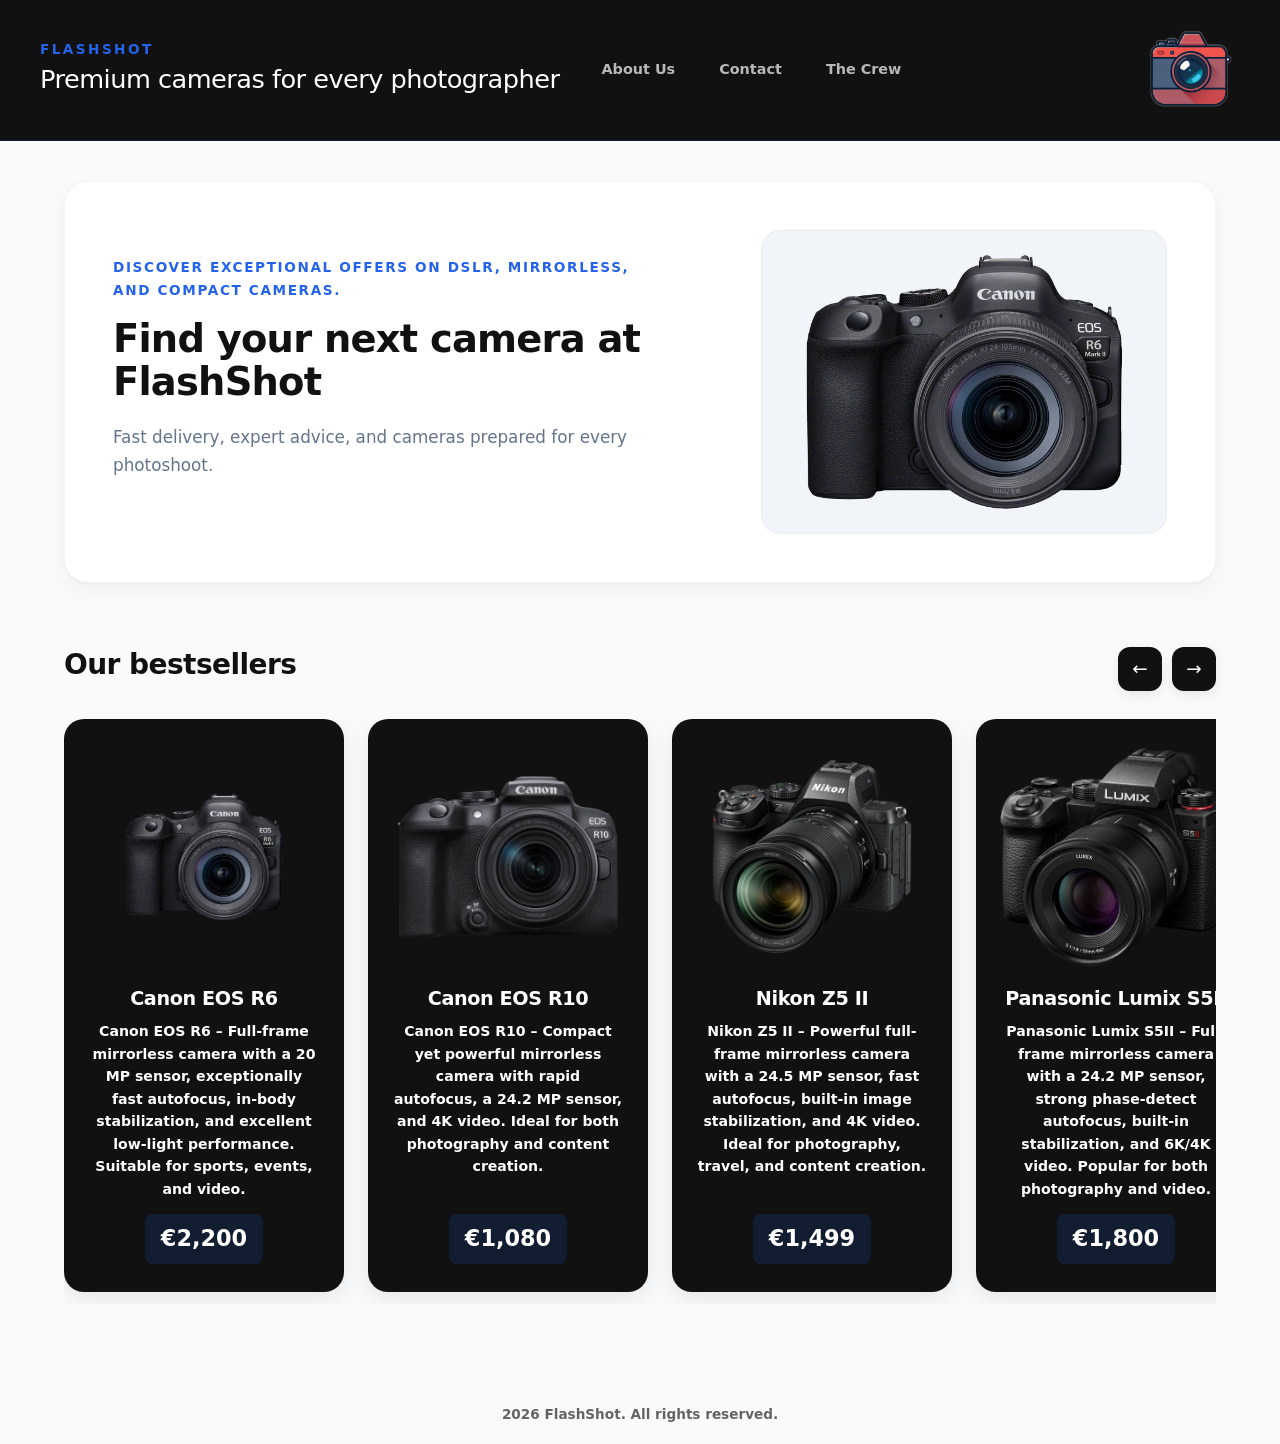
==== commit 37562e02: "Update" ====
--- a/index.html
+++ b/index.html
@@ -23,6 +23,7 @@
     <meta charset="UTF-8">
     <meta name="viewport" content="width=device-width, initial-scale=1.0">
     <title>FlashShot Camera Shop</title>
+    <link href="https://cdn.jsdelivr.net/npm/bootstrap@5.3.8/dist/css/bootstrap.min.css" rel="stylesheet">
     <link rel="stylesheet" href="layout.css">
 </head>
 <body>
@@ -184,5 +185,6 @@
         });
     </script>
     <footer><b>2026 FlashShot. All rights reserved.</b></footer>
+    <script src="https://cdn.jsdelivr.net/npm/bootstrap@5.3.8/dist/js/bootstrap.bundle.min.js"></script>
 </body>
 </html>
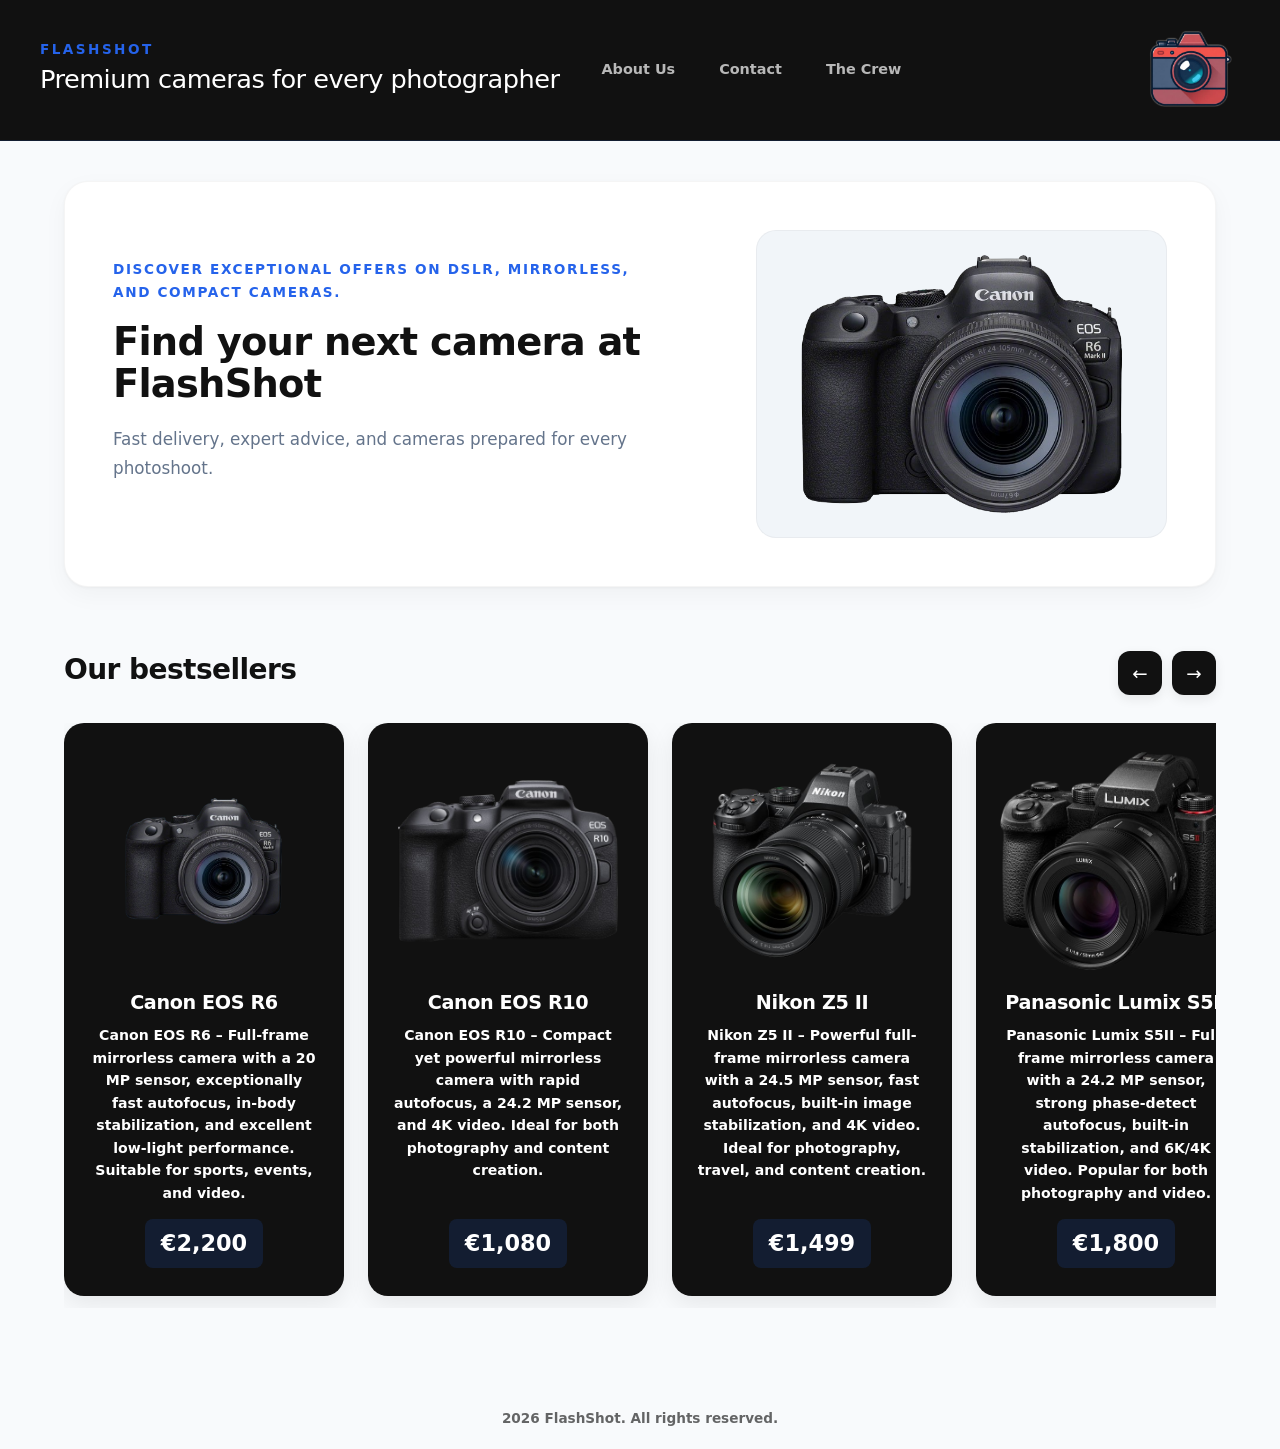
==== commit 3a327e40: "Update" ====
--- a/index.html
+++ b/index.html
@@ -28,71 +28,75 @@
 </head>
 <body>
     <header class="site-header">
-        <div class="header-content">
+        <div class="header-content container-fluid px-0">
             <div class="brand-info">
                 <p class="eyebrow">FlashShot</p>
                 <h1>Premium cameras for every photographer</h1>
             </div>
-            <div class="HeaderTab">
-                <a class="Support" href="AboutUs.html"><b>About Us</b></a>
-                <a class="Support" href="Contact.html"><b>Contact</b></a>
-                <a class="Support" href="Crew.html"><b>The Crew</b></a>
-            </div>
+            <nav class="HeaderTab nav" aria-label="Main navigation">
+                <a class="Support nav-link" href="AboutUs.html"><b>About Us</b></a>
+                <a class="Support nav-link" href="Contact.html"><b>Contact</b></a>
+                <a class="Support nav-link" href="Crew.html"><b>The Crew</b></a>
+            </nav>
             <div class="logo">
-                <img src="Img/Camera.png" alt="FlashShot logo">
+                <img class="img-fluid" src="Img/Camera.png" alt="FlashShot logo">
             </div>
         </div>
     </header>
 
-    <main>
+    <main class="container-fluid">
         <section class="hero">
-            <div class="hero-text">
-                <p class="subtitle">Discover exceptional offers on DSLR, mirrorless, and compact cameras.</p>
-                <h2>Find your next camera at FlashShot</h2>
-                <p>Fast delivery, expert advice, and cameras prepared for every photoshoot.</p>
-            </div>
-            <div class="hero-image">
-                <a class="hero-image-link" href="Camera4.html">
-                    <img class="Pictures" src="Img/Camera.png" alt="FlashShot camera">
-                </a>
+            <div class="row gx-5 gy-5 align-items-center">
+                <div class="col-7 hero-text">
+                    <p class="subtitle">Discover exceptional offers on DSLR, mirrorless, and compact cameras.</p>
+                    <h2>Find your next camera at FlashShot</h2>
+                    <p>Fast delivery, expert advice, and cameras prepared for every photoshoot.</p>
+                </div>
+                <div class="col-5">
+                    <div class="hero-image">
+                        <a class="hero-image-link" href="Camera4.html">
+                            <img class="Pictures img-fluid" src="Img/Camera.png" alt="FlashShot camera">
+                        </a>
+                    </div>
+                </div>
             </div>
         </section>
 
         <section id="products" class="products">
-            <div class="products-header">
+            <div class="products-header d-flex align-items-center justify-content-between">
                 <h3>Our bestsellers</h3>
                 <div class="product-nav">
-                    <button class="scroll-btn scroll-left" type="button" aria-label="Scroll left">&#8592;</button>
-                    <button class="scroll-btn scroll-right" type="button" aria-label="Scroll right">&#8594;</button>
+                    <button class="scroll-btn btn scroll-left" type="button" aria-label="Scroll left">&#8592;</button>
+                    <button class="scroll-btn btn scroll-right" type="button" aria-label="Scroll right">&#8594;</button>
                 </div>
             </div>
             <div class="product-grid">
-                <article class="product-card">
-                   <a href="Camera4.html"><img src="Img/Canon EOS R6.png" alt=""></a>
+                <article class="product-card card border-0">
+                   <a href="Camera4.html"><img class="img-fluid" src="Img/Canon EOS R6.png" alt=""></a>
                     <h4>Canon EOS R6</h4>
                     <p><b>Canon EOS R6 – Full-frame mirrorless camera with a 20 MP sensor, exceptionally fast autofocus, in-body stabilization, and excellent low-light performance. Suitable for sports, events, and video.</b></p>
                     <span class="price">€2,200</span>
                 </article>
-                <article class="product-card">
-                    <a href="Camera3.html"><img src="Img/Canon EOS R10.jpg" alt=""></a>
+                <article class="product-card card border-0">
+                    <a href="Camera3.html"><img class="img-fluid" src="Img/Canon EOS R10.jpg" alt=""></a>
                     <h4>Canon EOS R10</h4>
                     <p><b>Canon EOS R10 – Compact yet powerful mirrorless camera with rapid autofocus, a 24.2 MP sensor, and 4K video. Ideal for both photography and content creation.</b></p>
                     <span class="price">€1,080</span>
                 </article>
-                <article class="product-card">
-                    <a href="Camera2.Html"><img src="Img/Nikon.png" alt=""></a>
+                <article class="product-card card border-0">
+                    <a href="Camera2.Html"><img class="img-fluid" src="Img/Nikon.png" alt=""></a>
                     <h4>Nikon Z5 II</h4>
                     <p><b>Nikon Z5 II – Powerful full-frame mirrorless camera with a 24.5 MP sensor, fast autofocus, built-in image stabilization, and 4K video. Ideal for photography, travel, and content creation.</b></p>
                     <span class="price">€1,499</span>
                 </article>
-                <article class="product-card">
-                    <a href="camera1.html"><img src="Img/Lumix.png" alt=""></a>
+                <article class="product-card card border-0">
+                    <a href="camera1.html"><img class="img-fluid" src="Img/Lumix.png" alt=""></a>
                     <h4>Panasonic Lumix S5II</h4>
                     <p><b>Panasonic Lumix S5II – Full-frame mirrorless camera with a 24.2 MP sensor, strong phase-detect autofocus, built-in stabilization, and 6K/4K video. Popular for both photography and video.</b></p>
                     <span class="price">€1,800</span>
                 </article>
-                <article class="product-card">
-                    <a href="Camera5.Html"><img src="Img/Nikonn.png" alt="Nikon P1100"></a>
+                <article class="product-card card border-0">
+                    <a href="Camera5.Html"><img class="img-fluid" src="Img/Nikonn.png" alt="Nikon P1100"></a>
                     <h4>Nikon P1100</h4>
                     <p><b>Nikon P1100 – A superzoom bridge camera with an extraordinary 125x optical zoom, perfect for wildlife, birdwatching, and distant landscapes.</b></p>
                     <span class="price">€799</span>
--- a/layout.css
+++ b/layout.css
@@ -116,12 +116,12 @@
     padding: 0 24px;
 }
 
+main.container-fluid {
+    padding: 0 24px;
+}
+
 /* ── Hero Section ── */
 .hero {
-    display: grid;
-    grid-template-columns: 1.2fr 0.8fr;
-    gap: 40px;
-    align-items: center;
     margin-bottom: 64px;
     background: #FFFFFF;
     border-radius: 24px;
@@ -367,8 +367,11 @@
         margin-left: 0;
     }
     .hero {
-        grid-template-columns: 1fr;
         padding: 32px 24px;
+    }
+    .hero .row > [class*="col-"] {
+        flex: 0 0 100%;
+        width: 100%;
     }
     .hero-image {
         max-width: 100%;
@@ -378,6 +381,10 @@
 @media (max-width: 640px) {
     .site-header,
     main {
+        padding-left: 18px;
+        padding-right: 18px;
+    }
+    main.container-fluid {
         padding-left: 18px;
         padding-right: 18px;
     }
